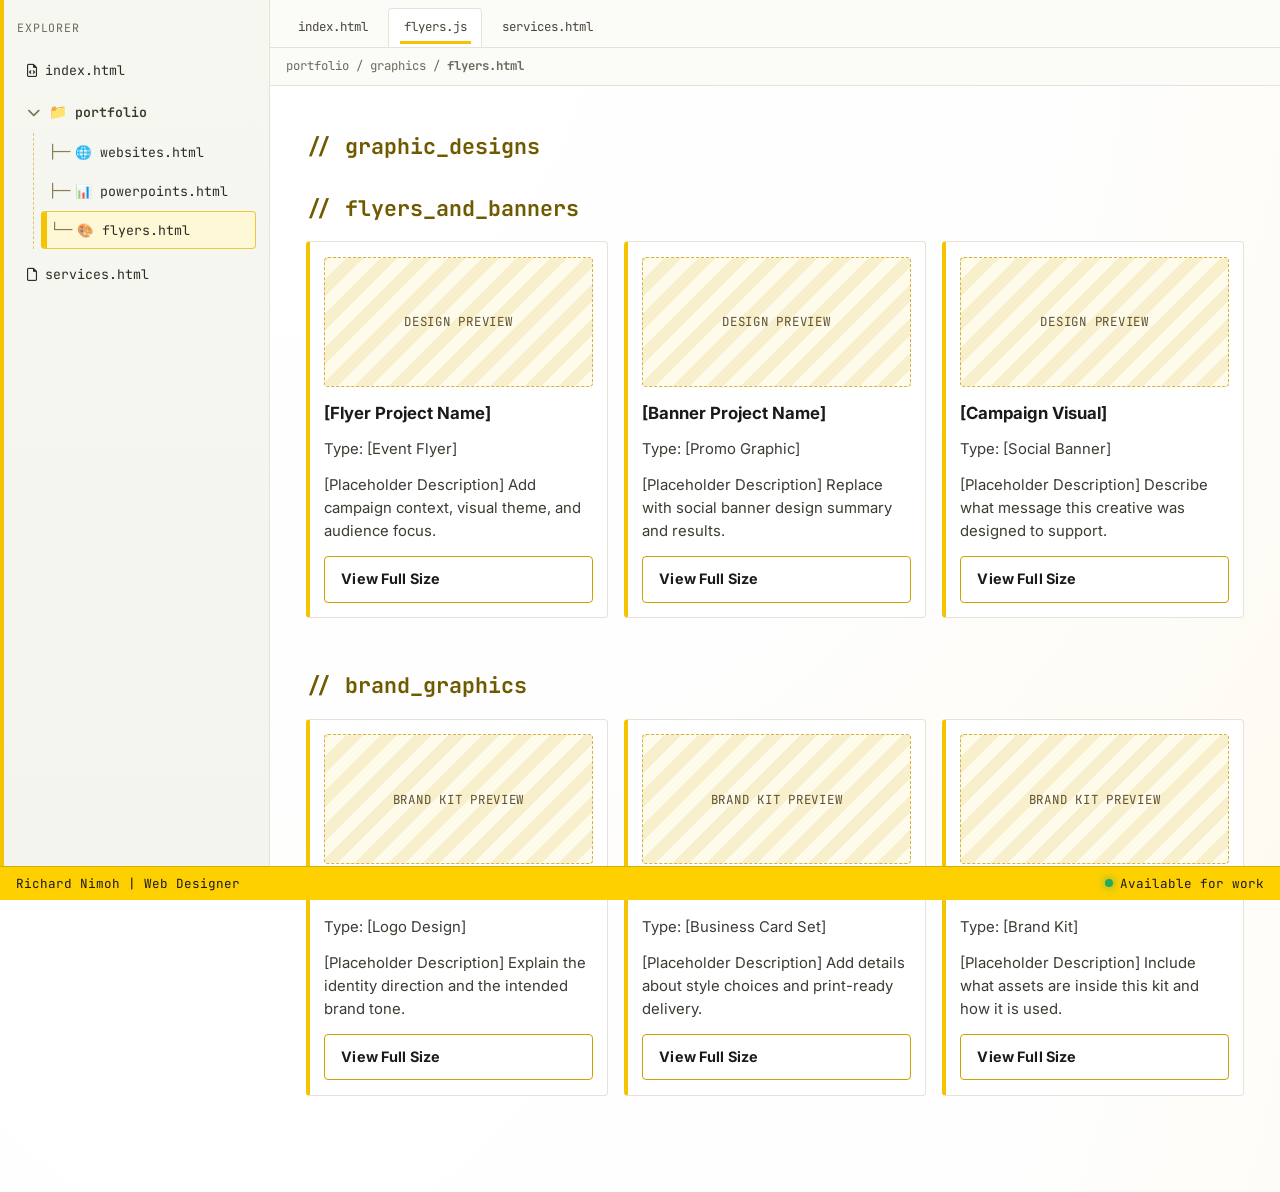
==== flyers.html @ 57350592 "Add files via upload" ====
<!DOCTYPE html>
<html lang="en">
<head>
  <meta charset="UTF-8" />
  <meta name="viewport" content="width=device-width, initial-scale=1.0" />
  <title>Homin | Flyers & Graphics</title>
  <link rel="preconnect" href="https://fonts.googleapis.com" />
  <link rel="preconnect" href="https://fonts.gstatic.com" crossorigin />
  <link href="https://fonts.googleapis.com/css2?family=Inter:wght@400;500;600;700;800&family=JetBrains+Mono:wght@400;500;700&family=Playfair+Display:ital,wght@0,600;0,700;0,800;1,700&family=Plus+Jakarta+Sans:wght@500;600;700;800&display=swap" rel="stylesheet" />
  <link rel="stylesheet" href="https://cdnjs.cloudflare.com/ajax/libs/font-awesome/6.5.2/css/all.min.css" />
  <link rel="stylesheet" href="style.css" />
</head>
<body>
  <div class="page-loader" id="pageLoader" aria-hidden="true">
    <div class="loader-inner">
      <p class="loader-type" id="loaderType" data-text="homin.dev"></p>
      <div class="loader-progress-track"><span class="loader-progress-bar" id="loaderProgress"></span></div>
    </div>
  </div>
  <div class="top-progress" id="pageProgress" aria-hidden="true"></div>
  <div class="cursor-follower" id="cursorFollower" aria-hidden="true"></div>

  <div class="app-shell page-transition">
    <button class="mobile-menu-btn" id="menuToggle" aria-label="Toggle navigation">
      <i class="fa-solid fa-bars"></i>
    </button>

    <aside class="sidebar" id="sidebar">
      <div class="sidebar-head">EXPLORER</div>
      <nav class="file-tree" aria-label="File navigation">
        <a class="file-item" href="index.html"><i class="fa-regular fa-file-code"></i> index.html</a>

        <button class="folder-toggle is-open" type="button" data-folder-toggle aria-expanded="true" aria-controls="portfolioFolder">
          <span class="folder-chevron" aria-hidden="true"><i class="fa-solid fa-chevron-right"></i></span>
          <span class="folder-icon" aria-hidden="true">📁</span>
          <span class="folder-label">portfolio</span>
        </button>

        <div class="folder-children is-open" id="portfolioFolder" data-folder-panel>
          <a class="file-item child-file" href="websites.html"><span class="tree-prefix">├──</span>🌐 websites.html</a>
          <a class="file-item child-file" href="powerpoints.html"><span class="tree-prefix">├──</span>📊 powerpoints.html</a>
          <a class="file-item child-file active" href="flyers.html"><span class="tree-prefix">└──</span>🎨 flyers.html</a>
        </div>

        <a class="file-item" href="services.html"><i class="fa-regular fa-file"></i> services.html</a>
      </nav>
    </aside>

    <div class="sidebar-backdrop" id="sidebarBackdrop"></div>

    <div class="main-column">
      <header class="editor-chrome">
        <div class="page-tabs" aria-label="Open tabs">
          <a class="tab-item" href="index.html">index.html</a>
          <a class="tab-item active" href="flyers.html">
            flyers.js
            <span class="tab-dot" aria-hidden="true"></span>
          </a>
          <a class="tab-item" href="services.html">services.html</a>
        </div>
        <div class="breadcrumb"><span>portfolio</span> / <span>graphics</span> / <strong>flyers.html</strong></div>
      </header>

      <main class="content portfolio-content">
        <section>
          <h1 class="section-comment">// graphic_designs</h1>

          <h2 class="section-comment sub-comment">// flyers_and_banners</h2>
          <div class="project-grid">
            <article class="project-card">
              <div class="thumb-placeholder">Design Preview</div>
              <h3>[Flyer Project Name]</h3>
              <p>Type: [Event Flyer]</p>
              <p>[Placeholder Description] Add campaign context, visual theme, and audience focus.</p>
              <a class="visit-btn" href="#">View Full Size</a>
            </article>

            <article class="project-card">
              <div class="thumb-placeholder">Design Preview</div>
              <h3>[Banner Project Name]</h3>
              <p>Type: [Promo Graphic]</p>
              <p>[Placeholder Description] Replace with social banner design summary and results.</p>
              <a class="visit-btn" href="#">View Full Size</a>
            </article>

            <article class="project-card">
              <div class="thumb-placeholder">Design Preview</div>
              <h3>[Campaign Visual]</h3>
              <p>Type: [Social Banner]</p>
              <p>[Placeholder Description] Describe what message this creative was designed to support.</p>
              <a class="visit-btn" href="#">View Full Size</a>
            </article>
          </div>
        </section>

        <section class="under-construction-wrap">
          <h2 class="section-comment sub-comment">// brand_graphics</h2>
          <div class="project-grid">
            <article class="project-card">
              <div class="thumb-placeholder">Brand Kit Preview</div>
              <h3>[Brand Project Name]</h3>
              <p>Type: [Logo Design]</p>
              <p>[Placeholder Description] Explain the identity direction and the intended brand tone.</p>
              <a class="visit-btn" href="#">View Full Size</a>
            </article>

            <article class="project-card">
              <div class="thumb-placeholder">Brand Kit Preview</div>
              <h3>[Brand Project Name]</h3>
              <p>Type: [Business Card Set]</p>
              <p>[Placeholder Description] Add details about style choices and print-ready delivery.</p>
              <a class="visit-btn" href="#">View Full Size</a>
            </article>

            <article class="project-card">
              <div class="thumb-placeholder">Brand Kit Preview</div>
              <h3>[Brand Project Name]</h3>
              <p>Type: [Brand Kit]</p>
              <p>[Placeholder Description] Include what assets are inside this kit and how it is used.</p>
              <a class="visit-btn" href="#">View Full Size</a>
            </article>
          </div>
        </section>
      </main>
    </div>
  </div>

  <footer class="status-bar">
    <div class="status-left">Richard Nimoh | Web Designer</div>
    <div class="status-right"><span class="availability-dot" aria-hidden="true"></span>Available for work</div>
  </footer>

  <script src="main.js"></script>
</body>
</html>
---- style.css ----
:root {
  --bg: #fefefe;
  --panel: #f7f7f2;
  --chrome: #fbfbf8;
  --border: #e5e2d7;
  --text: #1a1a1a;
  --muted: #6d6a5f;
  --accent: #ffd000;
  --accent-strong: #f5c400;
  --accent-hover: #e6b800;
  --accent-soft: #fff8d6;
  --success: #24a95f;
  --sidebar-width: 270px;
  --status-height: 34px;
}

* {
  box-sizing: border-box;
  margin: 0;
  padding: 0;
}

html,
body {
  height: 100%;
}

body {
  font-family: "Inter", sans-serif;
  color: var(--text);
  background: radial-gradient(circle at 20% 0%, #ffffff 0%, var(--bg) 58%, #fdfaf0 100%);
  line-height: 1.55;
  overflow-x: hidden;
}

a {
  color: #7a6200;
  text-decoration: none;
}

a:hover {
  color: #5b4a00;
  text-decoration: underline;
  text-decoration-thickness: 2px;
  text-underline-offset: 3px;
  text-decoration-color: var(--accent-hover);
}

.top-progress {
  position: fixed;
  top: 0;
  left: 0;
  right: 0;
  height: 3px;
  background: var(--accent-strong);
  transform: scaleX(0);
  transform-origin: left center;
  opacity: 0;
  z-index: 120;
  pointer-events: none;
}

.top-progress.is-active {
  opacity: 1;
  transform: scaleX(1);
  transition: transform 230ms linear, opacity 120ms ease;
}

.page-loader {
  position: fixed;
  inset: 0;
  background: #fff;
  z-index: 110;
  display: grid;
  place-items: center;
  transition: transform 520ms cubic-bezier(0.25, 0.9, 0.25, 1), opacity 420ms ease;
}

.page-loader.is-exit {
  transform: translate3d(0, -100%, 0);
  opacity: 0;
  pointer-events: none;
}

.loader-inner {
  width: min(80vw, 340px);
  display: grid;
  gap: 0.7rem;
  justify-items: center;
}

.loader-type {
  font-family: "JetBrains Mono", monospace;
  font-size: clamp(1rem, 2.6vw, 1.32rem);
  letter-spacing: 0.01em;
  color: #2d2a22;
  min-height: 1.6em;
}

.loader-type::after {
  content: "|";
  display: inline-block;
  margin-left: 1px;
  animation: loader-caret 1s steps(1) infinite;
}

@keyframes loader-caret {
  0%,
  49% {
    opacity: 1;
  }
  50%,
  100% {
    opacity: 0;
  }
}

.loader-progress-track {
  width: 100%;
  height: 2px;
  background: #f0ead2;
  overflow: hidden;
}

.loader-progress-bar {
  display: block;
  width: 100%;
  height: 100%;
  background: var(--accent-strong);
  transform: scaleX(0);
  transform-origin: left center;
}

.loader-progress-bar.is-animating {
  transform: scaleX(1);
  transition: transform 1.35s ease-out;
}

.cursor-follower {
  position: fixed;
  top: 0;
  left: 0;
  width: 20px;
  height: 20px;
  border-radius: 50%;
  background: rgba(245, 196, 0, 0.38);
  pointer-events: none;
  z-index: 90;
  opacity: 0;
  transform: translate3d(-100px, -100px, 0) translate(-50%, -50%) scale(1);
  transition: opacity 180ms ease;
}

.cursor-follower.is-visible {
  opacity: 1;
}

.cursor-follower.is-hovering {
  opacity: 0.56;
}

.app-shell {
  min-height: calc(100vh - var(--status-height));
  display: grid;
  grid-template-columns: var(--sidebar-width) 1fr;
  padding-bottom: 1rem;
}

.sidebar {
  background: linear-gradient(180deg, var(--panel) 0%, #f4f4ee 100%);
  border-right: 1px solid var(--border);
  border-left: 4px solid var(--accent-strong);
  padding: 1.2rem 0.8rem;
  position: sticky;
  top: 0;
  height: calc(100vh - var(--status-height));
  overflow-y: auto;
  transform: translate3d(-30px, 0, 0);
  opacity: 0;
}

body.loaded .sidebar {
  animation: sidebar-enter 400ms cubic-bezier(0.2, 0.84, 0.32, 1) forwards;
}

@keyframes sidebar-enter {
  from {
    transform: translate3d(-30px, 0, 0);
    opacity: 0;
  }
  to {
    transform: translate3d(0, 0, 0);
    opacity: 1;
  }
}

.sidebar-head {
  font-size: 0.72rem;
  letter-spacing: 0.08em;
  color: var(--muted);
  margin-bottom: 0.9rem;
  font-family: "JetBrains Mono", monospace;
}

.file-tree {
  display: flex;
  flex-direction: column;
  gap: 0.2rem;
}

.file-item,
.folder-toggle {
  color: #2f2c25;
  border: 1px solid transparent;
  border-radius: 4px;
  padding: 0.5rem 0.6rem;
  display: flex;
  align-items: center;
  gap: 0.5rem;
  font-family: "JetBrains Mono", monospace;
  font-size: 0.83rem;
  transition: background 0.2s ease, border-color 0.2s ease;
  position: relative;
  overflow: hidden;
  opacity: 0;
  transform: translate3d(0, -10px, 0);
}

body.loaded .file-item,
body.loaded .folder-toggle {
  animation: nav-item-enter 460ms ease forwards;
  animation-delay: calc(80ms + var(--nav-order, 0) * 60ms);
}

@keyframes nav-item-enter {
  from {
    opacity: 0;
    transform: translate3d(0, -10px, 0);
  }
  to {
    opacity: 1;
    transform: translate3d(0, 0, 0);
  }
}

.file-item::before,
.folder-toggle::before {
  content: "";
  position: absolute;
  left: 0;
  top: 0;
  bottom: 0;
  width: 3px;
  background: var(--accent-strong);
  transform-origin: top center;
  transform: scaleY(0);
  transition: transform 200ms ease;
}

.file-item:hover,
.file-item:focus-visible,
.folder-toggle:hover,
.folder-toggle:focus-visible {
  background: #fffbe9;
  border-color: #f0d463;
  outline: none;
}

.file-item:hover::before,
.file-item:focus-visible::before,
.folder-toggle:hover::before,
.folder-toggle:focus-visible::before {
  transform: scaleY(1);
}

.file-item.active {
  background: var(--accent-soft);
  border-color: #ebc742;
  border-left: 3px solid var(--accent-strong);
}

.file-item.active::before {
  transform: scaleY(1);
}

.folder-toggle {
  width: 100%;
  text-align: left;
  cursor: pointer;
  background: transparent;
}

.folder-chevron {
  width: 0.85rem;
  display: inline-grid;
  place-items: center;
  color: #7f744f;
  transition: transform 200ms ease;
}

.folder-toggle.is-open .folder-chevron {
  transform: rotate(90deg);
}

.folder-icon {
  font-size: 0.92rem;
}

.folder-label {
  font-weight: 600;
  color: #3c3729;
}

.folder-children {
  display: block;
  margin-left: 1rem;
  border-left: 1px dashed #dbc76c;
  padding-left: 0.45rem;
  margin-bottom: 0.15rem;
  max-height: 0;
  overflow: hidden;
  opacity: 0;
  transition: max-height 280ms ease, opacity 200ms ease;
}

.folder-children.is-open {
  max-height: 240px;
  opacity: 1;
}

.child-file {
  padding-left: 0.45rem;
  gap: 0.35rem;
  opacity: 0;
  transform: translate3d(0, -8px, 0);
  transition: opacity 220ms ease, transform 220ms ease;
  transition-delay: calc(var(--child-order, 0) * 50ms);
}

.folder-children.is-open .child-file {
  opacity: 1;
  transform: translate3d(0, 0, 0);
}

.tree-prefix {
  color: #8a7e56;
  font-size: 0.75rem;
  letter-spacing: -0.01em;
}

.main-column {
  min-width: 0;
}

.editor-chrome {
  position: sticky;
  top: 0;
  z-index: 6;
  background: var(--chrome);
  border-bottom: 1px solid var(--border);
}

.page-tabs {
  display: flex;
  gap: 0.3rem;
  padding: 0.5rem 0.8rem 0;
  overflow-x: auto;
}

.page-tabs::-webkit-scrollbar {
  height: 6px;
}

.page-tabs::-webkit-scrollbar-thumb {
  background: #d1ccb9;
}

.tab-item {
  font-family: "JetBrains Mono", monospace;
  font-size: 0.78rem;
  color: #4b4538;
  padding: 0.5rem 0.9rem 0.6rem;
  border: 1px solid transparent;
  border-top-left-radius: 4px;
  border-top-right-radius: 4px;
  background: transparent;
  position: relative;
}

.tab-item:hover {
  text-decoration: none;
  background: #fffbe9;
}

.tab-item.active {
  background: #ffffff;
  border-color: var(--border);
  border-bottom-color: #ffffff;
}

.tab-item.active::after {
  content: "";
  position: absolute;
  left: 0.65rem;
  right: 0.65rem;
  bottom: 0.12rem;
  height: 3px;
  background: var(--accent-strong);
}

.tab-dot {
  display: none;
}

.breadcrumb {
  font-size: 0.77rem;
  font-family: "JetBrains Mono", monospace;
  color: var(--muted);
  border-top: 1px solid var(--border);
  padding: 0.5rem 1rem 0.6rem;
}

.content {
  padding: 2.8rem clamp(1.1rem, 2.8vw, 2.7rem) 5rem;
}

.hero {
  min-height: clamp(500px, 84vh, 860px);
  display: flex;
  flex-direction: column;
  justify-content: center;
  gap: 1.2rem;
}

.section-label {
  font-family: "JetBrains Mono", monospace;
  color: var(--muted);
  font-size: 0.86rem;
}

.hero-headline {
  display: grid;
  gap: 0.25rem;
  max-width: 1100px;
}

.hero-name {
  font-family: "Playfair Display", serif;
  font-size: clamp(2.8rem, 8.5vw, 8.2rem);
  line-height: 0.95;
  font-weight: 700;
  letter-spacing: -0.02em;
}

.hero-word,
.hero-role-line,
.hero .primary-btn {
  opacity: 0;
  transform: translate3d(0, 36px, 0);
}

.hero-word.word-two {
  font-family: "Playfair Display", serif;
  font-style: italic;
  font-weight: 700;
}

.hero-word.is-visible,
.hero-role-line.is-visible,
.hero .primary-btn.is-visible {
  opacity: 1;
  transform: translate3d(0, 0, 0);
  transition: transform 520ms cubic-bezier(0.22, 1, 0.36, 1), opacity 520ms ease;
}

.hero-role-line {
  font-family: "Plus Jakarta Sans", sans-serif;
  font-size: clamp(1.8rem, 4.4vw, 4rem);
  font-weight: 600;
  line-height: 1.03;
  letter-spacing: -0.01em;
}

.hero-role {
  font-family: "Playfair Display", serif;
  font-style: italic;
  font-weight: 700;
  color: #2a2516;
  background: linear-gradient(transparent 58%, var(--accent-soft) 58%);
  padding-inline: 0.08em;
}

.cursor {
  display: inline-block;
  margin-left: 0.12rem;
  color: #3a2f04;
  animation: none;
  opacity: 0;
}

body.hero-ready .cursor {
  opacity: 1;
  animation: cursor-blink 1s steps(1) infinite;
}

@keyframes cursor-blink {
  0%,
  49% {
    opacity: 1;
  }
  50%,
  100% {
    opacity: 0;
  }
}

.hero-subtext {
  max-width: 620px;
  color: #37342d;
  font-size: clamp(1rem, 1.45vw, 1.18rem);
}

.primary-btn,
.visit-btn {
  align-self: flex-start;
  border: 1px solid #cda300;
  background: transparent;
  color: var(--text);
  border-radius: 4px;
  padding: 0.7rem 1.45rem 0.7rem 1rem;
  font-weight: 700;
  font-size: 0.9rem;
  letter-spacing: 0.01em;
  position: relative;
  overflow: hidden;
  transition: transform 200ms ease, box-shadow 200ms ease;
}

.primary-btn::before,
.visit-btn::before {
  content: "";
  position: absolute;
  inset: 0;
  background: var(--accent);
  transform-origin: left center;
  transform: scaleX(0);
  transition: transform 220ms ease;
  z-index: -1;
}

.primary-btn::after,
.visit-btn::after {
  content: "→";
  display: inline-block;
  margin-left: 0.35rem;
  transform: translate3d(-8px, 0, 0);
  opacity: 0;
  transition: transform 220ms ease, opacity 220ms ease;
}

.primary-btn:hover,
.visit-btn:hover {
  text-decoration: none;
  transform: translate3d(0, -2px, 0);
  box-shadow: 0 10px 22px rgba(224, 182, 17, 0.3);
}

.primary-btn:hover::before,
.visit-btn:hover::before,
.primary-btn:focus-visible::before,
.visit-btn:focus-visible::before {
  transform: scaleX(1);
}

.primary-btn:hover::after,
.visit-btn:hover::after,
.primary-btn:focus-visible::after,
.visit-btn:focus-visible::after {
  transform: translate3d(0, 0, 0);
  opacity: 1;
}

.section-comment {
  font-family: "JetBrains Mono", monospace;
  color: #6f5a00;
  font-size: clamp(1rem, 2vw, 1.35rem);
  margin-bottom: 1rem;
  min-height: 1.35em;
}

.section-comment.is-typing::after {
  content: "_";
  margin-left: 2px;
  animation: loader-caret 0.8s steps(1) infinite;
}

.sub-comment {
  margin-top: 1.75rem;
}

.panel-comment {
  font-size: clamp(0.95rem, 1.6vw, 1.1rem);
  margin-bottom: 0.8rem;
}

.code-block-section,
.testimonials-section,
.contact-section,
.under-construction-wrap {
  margin-top: clamp(2.2rem, 4vw, 4rem);
}

.code-block {
  background: #fffeff;
  border: 1px solid var(--border);
  border-left: 4px solid var(--accent-strong);
  border-radius: 4px;
  display: grid;
  grid-template-columns: 58px 1fr;
  overflow: hidden;
}

.line-numbers {
  background: #f4f3ec;
  border-right: 1px solid var(--border);
  color: #8d866f;
  font-family: "JetBrains Mono", monospace;
  font-size: 0.79rem;
  padding: 0.95rem 0.6rem;
  display: grid;
  gap: 0.65rem;
  justify-items: end;
}

.line-content {
  padding: 0.95rem 1rem;
  display: grid;
  gap: 0.66rem;
}

.testimonials-row {
  display: grid;
  grid-auto-flow: column;
  grid-auto-columns: minmax(250px, 320px);
  gap: 1rem;
  overflow-x: auto;
  padding-bottom: 0.3rem;
  scroll-snap-type: x mandatory;
}

.testimonial-card {
  scroll-snap-align: start;
  background: #ffffff;
  border: 1px solid var(--border);
  border-left: 4px solid var(--accent-strong);
  border-radius: 4px;
  padding: 1rem;
  transition: border-color 0.2s ease, transform 0.2s ease;
}

.quote {
  color: #2d2922;
  margin-bottom: 1rem;
}

.client-name {
  font-weight: 700;
  font-size: 0.95rem;
}

.service-used {
  font-size: 0.82rem;
  color: var(--muted);
  font-family: "JetBrains Mono", monospace;
}

.project-grid {
  display: grid;
  grid-template-columns: repeat(auto-fit, minmax(240px, 1fr));
  gap: 1rem;
}

.project-card {
  position: relative;
  background: #fff;
  border: 1px solid var(--border);
  border-left: 4px solid var(--accent-strong);
  border-radius: 4px;
  padding: 0.9rem;
  display: grid;
  gap: 0.8rem;
  transition: transform 200ms ease, box-shadow 200ms ease, border-color 200ms ease;
}

.project-card:hover {
  transform: translate3d(0, -6px, 0);
  border-color: #dfb900;
  box-shadow: 0 14px 30px rgba(26, 26, 26, 0.09);
}

.thumb-placeholder {
  min-height: 130px;
  background: repeating-linear-gradient(
    -45deg,
    #fffbeb,
    #fffbeb 12px,
    #f8efcc 12px,
    #f8efcc 24px
  );
  border: 1px dashed #d3b247;
  border-radius: 4px;
  color: #5f5230;
  font-size: 0.78rem;
  font-family: "JetBrains Mono", monospace;
  display: grid;
  place-items: center;
  text-transform: uppercase;
  letter-spacing: 0.06em;
}

.project-card h3 {
  font-size: 1.05rem;
}

.project-card p {
  color: #3e3a33;
  font-size: 0.93rem;
}

.tag-row,
.meta-row {
  display: flex;
  flex-wrap: wrap;
  gap: 0.45rem;
}

.tag-row span,
.meta-row span {
  border: 1px solid #e1c058;
  background: #fff6d2;
  color: #6f5808;
  font-size: 0.76rem;
  font-family: "JetBrains Mono", monospace;
  border-radius: 999px;
  padding: 0.2rem 0.55rem;
}

.badge {
  position: absolute;
  top: 0.8rem;
  right: 0.8rem;
  font-size: 0.76rem;
  font-weight: 700;
  border-radius: 999px;
  padding: 0.3rem 0.6rem;
  border: 1px solid #e8be42;
  background: #fff1c7;
}

.service-tabs {
  display: flex;
  gap: 0.35rem;
  margin-bottom: 1rem;
  flex-wrap: wrap;
  position: relative;
  padding-bottom: 4px;
  --indicator-x: 0px;
  --indicator-w: 0px;
}

.service-tabs::after {
  content: "";
  position: absolute;
  left: 0;
  bottom: 0;
  height: 3px;
  width: var(--indicator-w);
  background: var(--accent-strong);
  transform: translate3d(var(--indicator-x), 0, 0);
  transition: transform 250ms ease, width 250ms ease;
}

.service-tab {
  border: 1px solid var(--border);
  background: #f8f7f0;
  color: #3a3427;
  border-radius: 4px 4px 0 0;
  padding: 0.5rem 0.85rem;
  font-family: "JetBrains Mono", monospace;
  font-size: 0.8rem;
  cursor: pointer;
  transition: background 180ms ease, border-color 180ms ease;
}

.service-tab:hover,
.service-tab:focus-visible {
  background: #fff7d6;
  border-color: #e1be4d;
  outline: none;
}

.service-tab.active {
  background: #fff;
  border-bottom-color: #fff;
}

.tab-panel {
  display: none;
  background: #fff;
  border: 1px solid var(--border);
  border-left: 4px solid var(--accent-strong);
  border-radius: 0 4px 4px 4px;
  padding: 1rem;
}

.tab-panel.active {
  display: block;
}

.service-lead {
  margin-bottom: 1rem;
  color: #332f27;
}

.pricing-grid {
  display: grid;
  grid-template-columns: repeat(auto-fit, minmax(200px, 1fr));
  gap: 0.8rem;
}

.compact-pricing .price-card {
  min-height: 100%;
}

.price-card {
  border: 1px solid var(--border);
  background: #fffdf6;
  border-left: 3px solid #ebc642;
  border-radius: 4px;
  padding: 0.9rem;
}

.price-card h3 {
  margin-bottom: 0.3rem;
}

.price {
  color: #785f00;
  font-weight: 700;
  margin-bottom: 0.5rem;
  font-family: "JetBrains Mono", monospace;
}

.price-inline {
  margin-top: 0.45rem;
  font-family: "JetBrains Mono", monospace;
  color: #6a5607;
}

.price-card ul,
.service-subsection ul {
  margin-left: 1rem;
  display: grid;
  gap: 0.4rem;
}

.service-subsection + .service-subsection {
  margin-top: 1.15rem;
}

.service-subsection h3 {
  margin-bottom: 0.6rem;
}

.reveal-item {
  opacity: 0;
  transform: translate3d(0, 22px, 0);
  transition: opacity 560ms ease, transform 560ms cubic-bezier(0.22, 1, 0.36, 1);
  transition-delay: var(--reveal-delay, 0ms);
}

.reveal-item.in-view {
  opacity: 1;
  transform: translate3d(0, 0, 0);
}

.status-bar {
  position: fixed;
  bottom: 0;
  left: 0;
  right: 0;
  height: var(--status-height);
  background: #ffd000;
  color: #1a1a1a;
  border-top: 1px solid #d4ad00;
  display: flex;
  align-items: center;
  justify-content: space-between;
  gap: 1rem;
  padding: 0 1rem;
  font-size: 0.79rem;
  z-index: 20;
  font-family: "JetBrains Mono", monospace;
}

.status-right {
  display: flex;
  align-items: center;
  gap: 0.45rem;
}

.availability-dot {
  width: 8px;
  height: 8px;
  border-radius: 50%;
  background: #24a95f;
  box-shadow: 0 0 8px rgba(36, 169, 95, 0.9);
  animation: availability-pulse 1.8s ease-in-out infinite;
}

@keyframes availability-pulse {
  0%,
  100% {
    transform: scale(0.9);
    opacity: 0.65;
  }
  50% {
    transform: scale(1.16);
    opacity: 1;
  }
}

.mobile-menu-btn {
  display: none;
  position: fixed;
  top: 0.65rem;
  left: 0.8rem;
  z-index: 30;
  border: 1px solid #dfc35a;
  background: #fffdf5;
  color: #3a3324;
  width: 40px;
  height: 40px;
  border-radius: 4px;
}

.sidebar-backdrop {
  display: none;
}

.page-transition {
  animation: page-fade-in 300ms cubic-bezier(0.2, 0.7, 0.2, 1);
}

body.page-fade-out .app-shell,
body.page-fade-out .status-bar {
  animation: page-fade-out 200ms ease forwards;
}

@keyframes page-fade-in {
  from {
    opacity: 0;
    transform: translate3d(0, 20px, 0);
  }
  to {
    opacity: 1;
    transform: translate3d(0, 0, 0);
  }
}

@keyframes page-fade-out {
  from {
    opacity: 1;
    transform: translate3d(0, 0, 0);
  }
  to {
    opacity: 0;
    transform: translate3d(0, -20px, 0);
  }
}

@media (max-width: 900px) {
  .app-shell {
    grid-template-columns: 1fr;
  }

  .mobile-menu-btn {
    display: grid;
    place-items: center;
  }

  .sidebar {
    position: fixed;
    top: 0;
    left: 0;
    width: min(86vw, 300px);
    height: calc(100vh - var(--status-height));
    transform: translate3d(-103%, 0, 0);
    transition: transform 250ms ease;
    z-index: 35;
    opacity: 1;
  }

  body.loaded .sidebar {
    animation: none;
  }

  body.sidebar-open .sidebar {
    transform: translate3d(0, 0, 0);
  }

  .sidebar-backdrop {
    position: fixed;
    top: 0;
    left: 0;
    width: 100%;
    height: calc(100vh - var(--status-height));
    background: rgba(26, 26, 26, 0.15);
    z-index: 25;
  }

  body.sidebar-open .sidebar-backdrop {
    display: block;
  }

  .editor-chrome {
    padding-left: 3.4rem;
  }

  .page-tabs {
    padding-top: 0.35rem;
  }

  .page-tabs .tab-item:not(.active) {
    display: none;
  }

  .tab-item.active {
    border-radius: 4px;
    border-bottom-color: var(--border);
  }

  .tab-item.active::after {
    left: 0.5rem;
    right: 0.5rem;
  }

  .content {
    padding-top: 1.7rem;
  }

  .hero {
    min-height: 76vh;
  }

  .status-bar {
    font-size: 0.67rem;
    padding: 0 0.55rem;
  }
}

@media (max-width: 560px) {
  .hero-name {
    line-height: 1.01;
  }

  .hero-role-line {
    line-height: 1.07;
  }

  .code-block {
    grid-template-columns: 43px 1fr;
  }

  .line-numbers {
    font-size: 0.7rem;
    gap: 0.75rem;
  }

  .line-content {
    font-size: 0.93rem;
  }
}

@media (pointer: coarse), (max-width: 900px) {
  .cursor-follower {
    display: none;
  }
}

@media (prefers-reduced-motion: reduce) {
  * {
    animation-duration: 0.01ms !important;
    animation-iteration-count: 1 !important;
    transition-duration: 0.01ms !important;
    scroll-behavior: auto !important;
  }

  .page-loader {
    display: none;
  }

  .cursor-follower,
  .top-progress {
    display: none;
  }

  .file-item,
  .folder-toggle,
  .sidebar {
    opacity: 1;
    transform: none;
  }
}
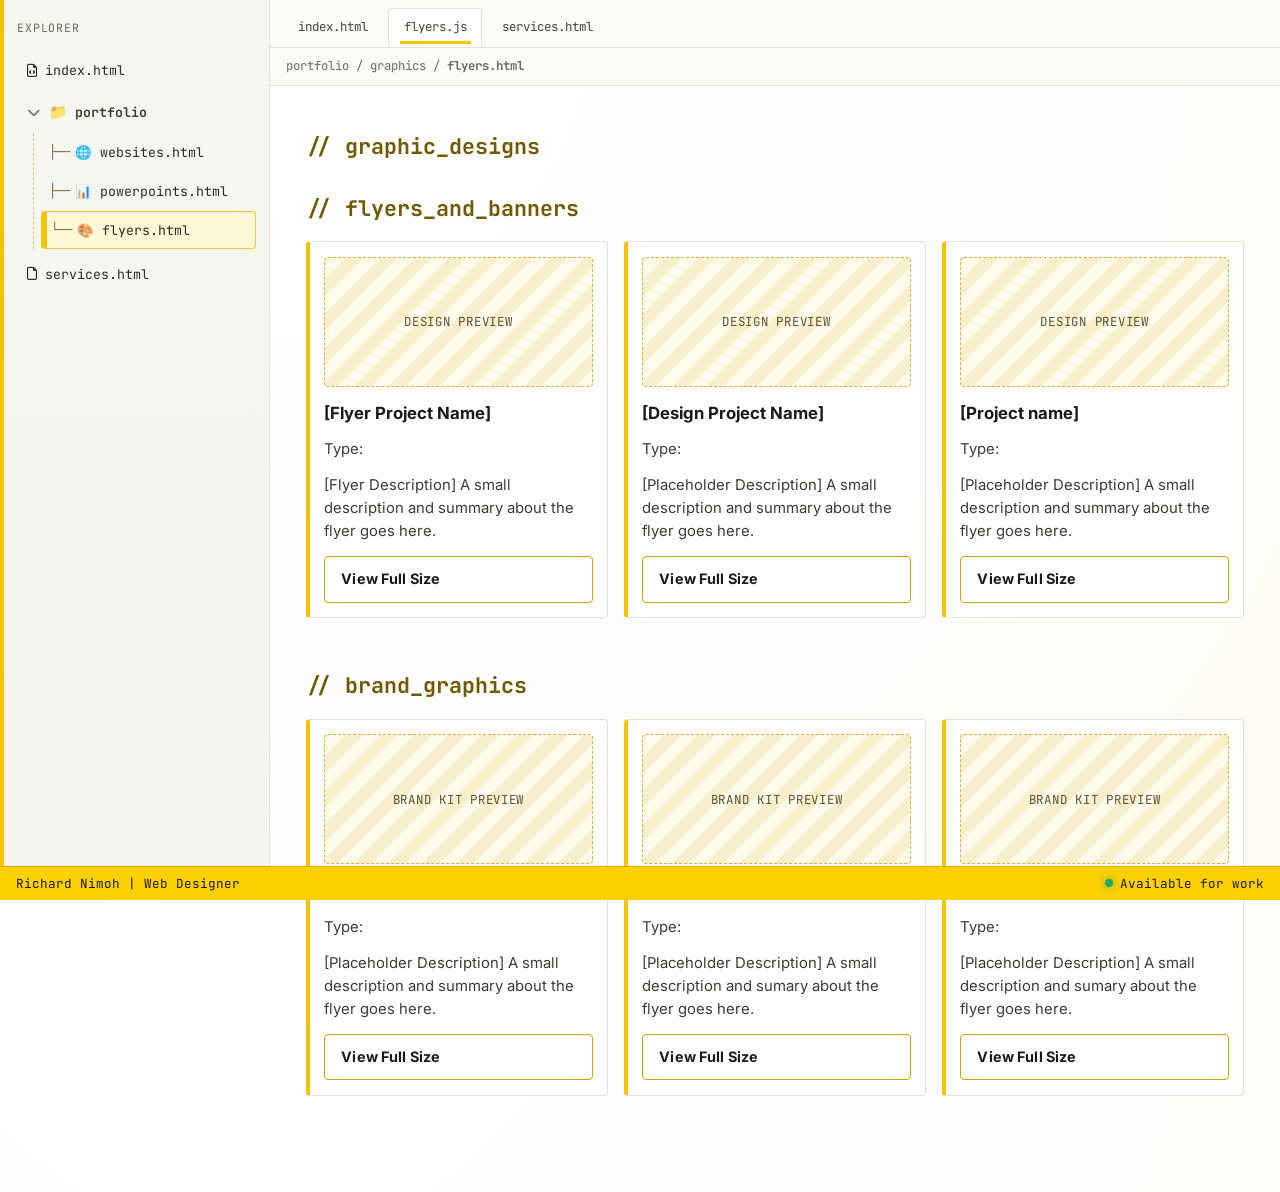
==== commit 032e3880: "Site copy modification" ====
--- a/flyers.html
+++ b/flyers.html
@@ -1,135 +1,193 @@
-<!DOCTYPE html>
+<!doctype html>
 <html lang="en">
-<head>
-  <meta charset="UTF-8" />
-  <meta name="viewport" content="width=device-width, initial-scale=1.0" />
-  <title>Homin | Flyers & Graphics</title>
-  <link rel="preconnect" href="https://fonts.googleapis.com" />
-  <link rel="preconnect" href="https://fonts.gstatic.com" crossorigin />
-  <link href="https://fonts.googleapis.com/css2?family=Inter:wght@400;500;600;700;800&family=JetBrains+Mono:wght@400;500;700&family=Playfair+Display:ital,wght@0,600;0,700;0,800;1,700&family=Plus+Jakarta+Sans:wght@500;600;700;800&display=swap" rel="stylesheet" />
-  <link rel="stylesheet" href="https://cdnjs.cloudflare.com/ajax/libs/font-awesome/6.5.2/css/all.min.css" />
-  <link rel="stylesheet" href="style.css" />
-</head>
-<body>
-  <div class="page-loader" id="pageLoader" aria-hidden="true">
-    <div class="loader-inner">
-      <p class="loader-type" id="loaderType" data-text="homin.dev"></p>
-      <div class="loader-progress-track"><span class="loader-progress-bar" id="loaderProgress"></span></div>
+  <head>
+    <meta charset="UTF-8" />
+    <meta name="viewport" content="width=device-width, initial-scale=1.0" />
+    <title>Homin | Flyers & Graphics</title>
+    <link rel="preconnect" href="https://fonts.googleapis.com" />
+    <link rel="preconnect" href="https://fonts.gstatic.com" crossorigin />
+    <link
+      href="https://fonts.googleapis.com/css2?family=Inter:wght@400;500;600;700;800&family=JetBrains+Mono:wght@400;500;700&family=Playfair+Display:ital,wght@0,600;0,700;0,800;1,700&family=Plus+Jakarta+Sans:wght@500;600;700;800&display=swap"
+      rel="stylesheet"
+    />
+    <link
+      rel="stylesheet"
+      href="https://cdnjs.cloudflare.com/ajax/libs/font-awesome/6.5.2/css/all.min.css"
+    />
+    <link rel="stylesheet" href="style.css" />
+  </head>
+  <body>
+    <div class="page-loader" id="pageLoader" aria-hidden="true">
+      <div class="loader-inner">
+        <p class="loader-type" id="loaderType" data-text="homin.dev"></p>
+        <div class="loader-progress-track">
+          <span class="loader-progress-bar" id="loaderProgress"></span>
+        </div>
+      </div>
     </div>
-  </div>
-  <div class="top-progress" id="pageProgress" aria-hidden="true"></div>
-  <div class="cursor-follower" id="cursorFollower" aria-hidden="true"></div>
+    <div class="top-progress" id="pageProgress" aria-hidden="true"></div>
+    <div class="cursor-follower" id="cursorFollower" aria-hidden="true"></div>
 
-  <div class="app-shell page-transition">
-    <button class="mobile-menu-btn" id="menuToggle" aria-label="Toggle navigation">
-      <i class="fa-solid fa-bars"></i>
-    </button>
+    <div class="app-shell page-transition">
+      <button
+        class="mobile-menu-btn"
+        id="menuToggle"
+        aria-label="Toggle navigation"
+      >
+        <i class="fa-solid fa-bars"></i>
+      </button>
 
-    <aside class="sidebar" id="sidebar">
-      <div class="sidebar-head">EXPLORER</div>
-      <nav class="file-tree" aria-label="File navigation">
-        <a class="file-item" href="index.html"><i class="fa-regular fa-file-code"></i> index.html</a>
+      <aside class="sidebar" id="sidebar">
+        <div class="sidebar-head">EXPLORER</div>
+        <nav class="file-tree" aria-label="File navigation">
+          <a class="file-item" href="index.html"
+            ><i class="fa-regular fa-file-code"></i> index.html</a
+          >
 
-        <button class="folder-toggle is-open" type="button" data-folder-toggle aria-expanded="true" aria-controls="portfolioFolder">
-          <span class="folder-chevron" aria-hidden="true"><i class="fa-solid fa-chevron-right"></i></span>
-          <span class="folder-icon" aria-hidden="true">📁</span>
-          <span class="folder-label">portfolio</span>
-        </button>
+          <button
+            class="folder-toggle is-open"
+            type="button"
+            data-folder-toggle
+            aria-expanded="true"
+            aria-controls="portfolioFolder"
+          >
+            <span class="folder-chevron" aria-hidden="true"
+              ><i class="fa-solid fa-chevron-right"></i
+            ></span>
+            <span class="folder-icon" aria-hidden="true">📁</span>
+            <span class="folder-label">portfolio</span>
+          </button>
 
-        <div class="folder-children is-open" id="portfolioFolder" data-folder-panel>
-          <a class="file-item child-file" href="websites.html"><span class="tree-prefix">├──</span>🌐 websites.html</a>
-          <a class="file-item child-file" href="powerpoints.html"><span class="tree-prefix">├──</span>📊 powerpoints.html</a>
-          <a class="file-item child-file active" href="flyers.html"><span class="tree-prefix">└──</span>🎨 flyers.html</a>
-        </div>
+          <div
+            class="folder-children is-open"
+            id="portfolioFolder"
+            data-folder-panel
+          >
+            <a class="file-item child-file" href="websites.html"
+              ><span class="tree-prefix">├──</span>🌐 websites.html</a
+            >
+            <a class="file-item child-file" href="powerpoints.html"
+              ><span class="tree-prefix">├──</span>📊 powerpoints.html</a
+            >
+            <a class="file-item child-file active" href="flyers.html"
+              ><span class="tree-prefix">└──</span>🎨 flyers.html</a
+            >
+          </div>
 
-        <a class="file-item" href="services.html"><i class="fa-regular fa-file"></i> services.html</a>
-      </nav>
-    </aside>
+          <a class="file-item" href="services.html"
+            ><i class="fa-regular fa-file"></i> services.html</a
+          >
+        </nav>
+      </aside>
 
-    <div class="sidebar-backdrop" id="sidebarBackdrop"></div>
+      <div class="sidebar-backdrop" id="sidebarBackdrop"></div>
 
-    <div class="main-column">
-      <header class="editor-chrome">
-        <div class="page-tabs" aria-label="Open tabs">
-          <a class="tab-item" href="index.html">index.html</a>
-          <a class="tab-item active" href="flyers.html">
-            flyers.js
-            <span class="tab-dot" aria-hidden="true"></span>
-          </a>
-          <a class="tab-item" href="services.html">services.html</a>
-        </div>
-        <div class="breadcrumb"><span>portfolio</span> / <span>graphics</span> / <strong>flyers.html</strong></div>
-      </header>
+      <div class="main-column">
+        <header class="editor-chrome">
+          <div class="page-tabs" aria-label="Open tabs">
+            <a class="tab-item" href="index.html">index.html</a>
+            <a class="tab-item active" href="flyers.html">
+              flyers.js
+              <span class="tab-dot" aria-hidden="true"></span>
+            </a>
+            <a class="tab-item" href="services.html">services.html</a>
+          </div>
+          <div class="breadcrumb">
+            <span>portfolio</span> / <span>graphics</span> /
+            <strong>flyers.html</strong>
+          </div>
+        </header>
 
-      <main class="content portfolio-content">
-        <section>
-          <h1 class="section-comment">// graphic_designs</h1>
+        <main class="content portfolio-content">
+          <section>
+            <h1 class="section-comment">// graphic_designs</h1>
 
-          <h2 class="section-comment sub-comment">// flyers_and_banners</h2>
-          <div class="project-grid">
-            <article class="project-card">
-              <div class="thumb-placeholder">Design Preview</div>
-              <h3>[Flyer Project Name]</h3>
-              <p>Type: [Event Flyer]</p>
-              <p>[Placeholder Description] Add campaign context, visual theme, and audience focus.</p>
-              <a class="visit-btn" href="#">View Full Size</a>
-            </article>
+            <h2 class="section-comment sub-comment">// flyers_and_banners</h2>
+            <div class="project-grid">
+              <article class="project-card">
+                <div class="thumb-placeholder">Design Preview</div>
+                <h3>[Flyer Project Name]</h3>
+                <p>Type:</p>
+                <p>
+                  [Flyer Description] A small description and summary about the
+                  flyer goes here.
+                </p>
+                <a class="visit-btn" href="#">View Full Size</a>
+              </article>
 
-            <article class="project-card">
-              <div class="thumb-placeholder">Design Preview</div>
-              <h3>[Banner Project Name]</h3>
-              <p>Type: [Promo Graphic]</p>
-              <p>[Placeholder Description] Replace with social banner design summary and results.</p>
-              <a class="visit-btn" href="#">View Full Size</a>
-            </article>
+              <article class="project-card">
+                <div class="thumb-placeholder">Design Preview</div>
+                <h3>[Design Project Name]</h3>
+                <p>Type:</p>
+                <p>
+                  [Placeholder Description] A small description and summary
+                  about the flyer goes here.
+                </p>
+                <a class="visit-btn" href="#">View Full Size</a>
+              </article>
 
-            <article class="project-card">
-              <div class="thumb-placeholder">Design Preview</div>
-              <h3>[Campaign Visual]</h3>
-              <p>Type: [Social Banner]</p>
-              <p>[Placeholder Description] Describe what message this creative was designed to support.</p>
-              <a class="visit-btn" href="#">View Full Size</a>
-            </article>
-          </div>
-        </section>
+              <article class="project-card">
+                <div class="thumb-placeholder">Design Preview</div>
+                <h3>[Project name]</h3>
+                <p>Type:</p>
+                <p>
+                  [Placeholder Description] A small description and summary
+                  about the flyer goes here.
+                </p>
+                <a class="visit-btn" href="#">View Full Size</a>
+              </article>
+            </div>
+          </section>
 
-        <section class="under-construction-wrap">
-          <h2 class="section-comment sub-comment">// brand_graphics</h2>
-          <div class="project-grid">
-            <article class="project-card">
-              <div class="thumb-placeholder">Brand Kit Preview</div>
-              <h3>[Brand Project Name]</h3>
-              <p>Type: [Logo Design]</p>
-              <p>[Placeholder Description] Explain the identity direction and the intended brand tone.</p>
-              <a class="visit-btn" href="#">View Full Size</a>
-            </article>
+          <section class="under-construction-wrap">
+            <h2 class="section-comment sub-comment">// brand_graphics</h2>
+            <div class="project-grid">
+              <article class="project-card">
+                <div class="thumb-placeholder">Brand Kit Preview</div>
+                <h3>[Brand Project Name]</h3>
+                <p>Type:</p>
+                <p>
+                  [Placeholder Description] A small description and summary
+                  about the flyer goes here.
+                </p>
+                <a class="visit-btn" href="#">View Full Size</a>
+              </article>
 
-            <article class="project-card">
-              <div class="thumb-placeholder">Brand Kit Preview</div>
-              <h3>[Brand Project Name]</h3>
-              <p>Type: [Business Card Set]</p>
-              <p>[Placeholder Description] Add details about style choices and print-ready delivery.</p>
-              <a class="visit-btn" href="#">View Full Size</a>
-            </article>
+              <article class="project-card">
+                <div class="thumb-placeholder">Brand Kit Preview</div>
+                <h3>[Brand Project Name]</h3>
+                <p>Type:</p>
+                <p>
+                  [Placeholder Description] A small description and sumary about
+                  the flyer goes here.
+                </p>
+                <a class="visit-btn" href="#">View Full Size</a>
+              </article>
 
-            <article class="project-card">
-              <div class="thumb-placeholder">Brand Kit Preview</div>
-              <h3>[Brand Project Name]</h3>
-              <p>Type: [Brand Kit]</p>
-              <p>[Placeholder Description] Include what assets are inside this kit and how it is used.</p>
-              <a class="visit-btn" href="#">View Full Size</a>
-            </article>
-          </div>
-        </section>
-      </main>
+              <article class="project-card">
+                <div class="thumb-placeholder">Brand Kit Preview</div>
+                <h3>[Brand Project Name]</h3>
+                <p>Type:</p>
+                <p>
+                  [Placeholder Description] A small description and sumary about
+                  the flyer goes here.
+                </p>
+                <a class="visit-btn" href="#">View Full Size</a>
+              </article>
+            </div>
+          </section>
+        </main>
+      </div>
     </div>
-  </div>
 
-  <footer class="status-bar">
-    <div class="status-left">Richard Nimoh | Web Designer</div>
-    <div class="status-right"><span class="availability-dot" aria-hidden="true"></span>Available for work</div>
-  </footer>
+    <footer class="status-bar">
+      <div class="status-left">Richard Nimoh | Web Designer</div>
+      <div class="status-right">
+        <span class="availability-dot" aria-hidden="true"></span>Available for
+        work
+      </div>
+    </footer>
 
-  <script src="main.js"></script>
-</body>
+    <script src="main.js"></script>
+  </body>
 </html>
--- a/style.css
+++ b/style.css
@@ -638,40 +638,276 @@
   gap: 0.66rem;
 }
 
+.about-letter-card {
+  max-width: 780px;
+  margin: 0 auto;
+  background: #fffef8;
+  border: 1px solid #eee4bd;
+  border-left: 4px solid #ffd000;
+  border-radius: 4px;
+  padding: 44px;
+  color: #28251f;
+  font-family: "Inter", "Plus Jakarta Sans", sans-serif;
+  font-size: 16px;
+  line-height: 1.8;
+  box-shadow: 0 18px 45px rgba(26, 26, 26, 0.055);
+}
+
+.about-letter-card p + p {
+  margin-top: 24px;
+}
+
+.letter-opening {
+  font-size: 1.18rem;
+  font-weight: 700;
+  color: #1d1a14;
+}
+
+.letter-signoff {
+  margin-top: 30px;
+  text-align: right;
+}
+
+.letter-signoff p {
+  font-style: italic;
+}
+
+.letter-signoff p + p {
+  margin-top: 8px;
+}
+
+.letter-signoff .letter-tagline {
+  font-family: "JetBrains Mono", monospace;
+  font-size: 0.76rem;
+  line-height: 1.6;
+  color: var(--muted);
+  font-style: normal;
+}
+
 .testimonials-row {
-  display: grid;
-  grid-auto-flow: column;
-  grid-auto-columns: minmax(250px, 320px);
+  position: relative;
+  isolation: isolate;
+  cursor: grab;
+  overflow-x: auto;
+  overflow-y: hidden;
+  padding: 0.25rem 0.15rem 0.7rem;
+  scroll-behavior: smooth;
+  scrollbar-width: none;
+}
+
+.testimonials-row::-webkit-scrollbar {
+  display: none;
+}
+
+.testimonials-row::before,
+.testimonials-row::after {
+  content: "";
+  position: absolute;
+  top: 0;
+  bottom: 0;
+  width: 80px;
+  z-index: 3;
+  pointer-events: none;
+}
+
+.testimonials-row::before {
+  left: 0;
+  background: linear-gradient(90deg, #ffffff 0%, rgba(255, 255, 255, 0) 100%);
+}
+
+.testimonials-row::after {
+  right: 0;
+  background: linear-gradient(90deg, rgba(255, 255, 255, 0) 0%, #ffffff 100%);
+}
+
+.testimonials-row.is-dragging {
+  cursor: grabbing;
+  scroll-behavior: auto;
+}
+
+.testimonials-track {
+  display: flex;
+  width: max-content;
+  animation: scroll 30s linear infinite;
+  will-change: transform;
+}
+
+.testimonials-track:hover,
+.testimonials-track.is-paused {
+  animation-play-state: paused;
+}
+
+.testimonials-set {
+  flex: 0 0 auto;
+  display: flex;
   gap: 1rem;
-  overflow-x: auto;
-  padding-bottom: 0.3rem;
-  scroll-snap-type: x mandatory;
+  padding-right: 1rem;
+}
+
+@keyframes scroll {
+  0% {
+    transform: translateX(0);
+  }
+  100% {
+    transform: translateX(-50%);
+  }
 }
 
 .testimonial-card {
+  flex: 0 0 min(320px, 82vw);
   scroll-snap-align: start;
   background: #ffffff;
-  border: 1px solid var(--border);
-  border-left: 4px solid var(--accent-strong);
-  border-radius: 4px;
-  padding: 1rem;
-  transition: border-color 0.2s ease, transform 0.2s ease;
+  border: 1px solid #eee7d1;
+  border-radius: 8px;
+  padding: 24px;
+  display: flex;
+  flex-direction: column;
+  gap: 0.9rem;
+  box-shadow: 0 12px 30px rgba(26, 26, 26, 0.055);
+  transition: border-color 200ms ease, box-shadow 200ms ease, transform 200ms ease;
+}
+
+.testimonial-card:hover {
+  border-color: #ffd000;
+  box-shadow: 0 18px 38px rgba(26, 26, 26, 0.08), 0 0 0 3px rgba(255, 208, 0, 0.16);
+  transform: translateY(-6px);
+}
+
+.testimonial-media {
+  width: 100%;
+  aspect-ratio: var(--testimonial-media-ratio, 693 / 226);
+  border: 2px solid #ffd000;
+  border-radius: 12px;
+  padding: 0;
+  background: #f0f0f0;
+  cursor: pointer;
+  overflow: hidden;
+  display: grid;
+  place-items: center;
+  color: #999999;
+  font-family: "JetBrains Mono", monospace;
+  font-size: 1.45rem;
+  font-weight: 700;
+  transition: box-shadow 200ms ease, transform 200ms ease;
+}
+
+.testimonial-media:hover,
+.testimonial-media:focus-visible {
+  box-shadow: 0 0 0 4px rgba(255, 208, 0, 0.2);
+  outline: none;
+  transform: translateY(-2px);
+}
+
+.testimonial-media img {
+  width: 100%;
+  height: 100%;
+  display: block;
+  object-fit: cover;
 }
 
 .quote {
   color: #2d2922;
-  margin-bottom: 1rem;
+  font-size: 16px;
+  font-style: italic;
+  line-height: 1.6;
 }
 
 .client-name {
+  margin-top: auto;
   font-weight: 700;
-  font-size: 0.95rem;
+  font-size: 0.96rem;
 }
 
 .service-used {
-  font-size: 0.82rem;
-  color: var(--muted);
-  font-family: "JetBrains Mono", monospace;
+  font-size: 0.78rem;
+  color: #888888;
+  font-family: "JetBrains Mono", monospace;
+}
+
+.testimonial-modal {
+  position: fixed;
+  inset: 0;
+  z-index: 130;
+  display: grid;
+  place-items: center;
+  padding: 2rem;
+  background: rgba(0, 0, 0, 0.85);
+  opacity: 0;
+  pointer-events: none;
+  transition: opacity 300ms ease;
+}
+
+.testimonial-modal.is-open {
+  opacity: 1;
+  pointer-events: auto;
+}
+
+.testimonial-modal-content {
+  width: min(760px, calc(100vw - 4rem));
+  display: grid;
+  place-items: center;
+  transform: scale(0.8);
+  transition: transform 300ms ease;
+}
+
+.testimonial-modal.is-open .testimonial-modal-content {
+  transform: scale(1);
+}
+
+.testimonial-modal-image,
+.testimonial-modal-placeholder {
+  max-width: 100%;
+  max-height: calc(100vh - 8rem);
+  border: 2px solid #ffd000;
+  border-radius: 18px;
+  box-shadow: 0 24px 70px rgba(0, 0, 0, 0.45);
+}
+
+.testimonial-modal-image {
+  display: block;
+  width: auto;
+  height: auto;
+  object-fit: contain;
+  background: #ffffff;
+}
+
+.testimonial-modal-placeholder {
+  width: 100%;
+  aspect-ratio: 1;
+  background: #f0f0f0;
+  color: #999999;
+  display: grid;
+  place-items: center;
+  font-family: "JetBrains Mono", monospace;
+  font-size: clamp(3rem, 12vw, 6rem);
+  font-weight: 700;
+}
+
+.testimonial-modal-close {
+  position: fixed;
+  top: 1.25rem;
+  right: 1.25rem;
+  width: 44px;
+  height: 44px;
+  border: 1px solid #cda300;
+  border-radius: 4px;
+  background: #ffd000;
+  color: #1a1a1a;
+  font-size: 1.35rem;
+  font-weight: 800;
+  cursor: pointer;
+  box-shadow: 0 12px 26px rgba(0, 0, 0, 0.24);
+}
+
+.testimonial-modal-close:hover,
+.testimonial-modal-close:focus-visible {
+  background: #ffe15c;
+  outline: 2px solid #ffffff;
+  outline-offset: 3px;
+}
+
+body.testimonial-modal-open {
+  overflow: hidden;
 }
 
 .project-grid {
@@ -716,6 +952,17 @@
   place-items: center;
   text-transform: uppercase;
   letter-spacing: 0.06em;
+}
+
+.project-thumb {
+  width: 100%;
+  height: auto;
+  aspect-ratio: 16 / 9;
+  object-fit: cover;
+  display: block;
+  border: 1px solid var(--border);
+  border-radius: 4px;
+  background: #f7f4ec;
 }
 
 .project-card h3 {
@@ -1059,6 +1306,48 @@
   }
 }
 
+@media (max-width: 700px) {
+  .testimonials-row {
+    cursor: default;
+    overflow-x: visible;
+    padding-right: 0;
+    padding-left: 0;
+  }
+
+  .testimonials-row::before,
+  .testimonials-row::after {
+    display: none;
+  }
+
+  .testimonials-track {
+    width: 100%;
+    animation: none;
+  }
+
+  .testimonials-set {
+    width: 100%;
+    flex-direction: column;
+    padding-right: 0;
+  }
+
+  .testimonials-set.is-clone {
+    display: none;
+  }
+
+  .testimonial-card {
+    width: 100%;
+    flex-basis: auto;
+  }
+
+  .testimonial-modal {
+    padding: 1.25rem;
+  }
+
+  .testimonial-modal-content {
+    width: min(600px, calc(100vw - 2.5rem));
+  }
+}
+
 @media (max-width: 560px) {
   .hero-name {
     line-height: 1.01;
@@ -1079,6 +1368,10 @@
 
   .line-content {
     font-size: 0.93rem;
+  }
+
+  .about-letter-card {
+    padding: 40px;
   }
 }
 
@@ -1105,6 +1398,10 @@
     display: none;
   }
 
+  .testimonials-track {
+    animation: none !important;
+  }
+
   .file-item,
   .folder-toggle,
   .sidebar {
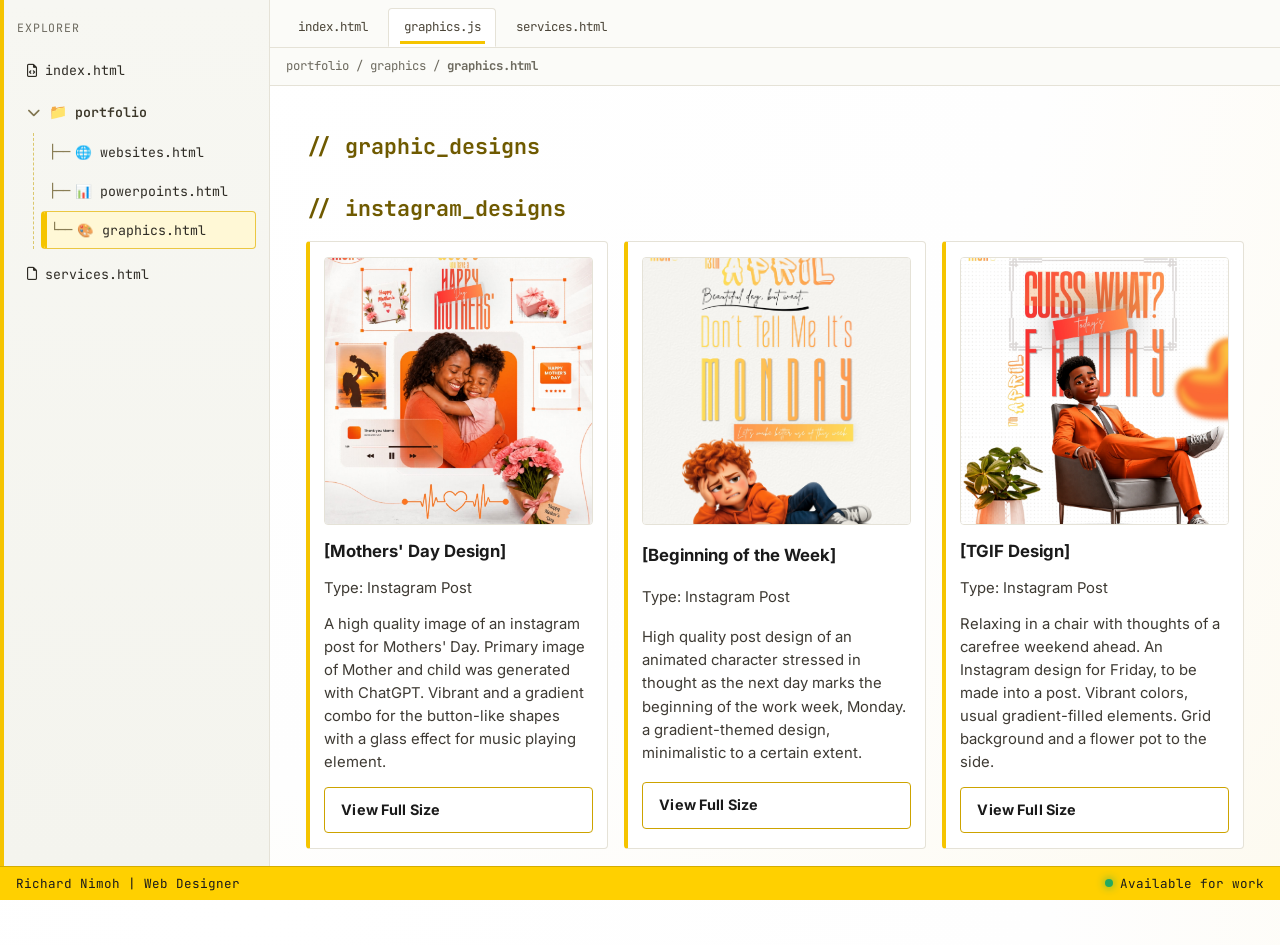
==== commit 52ab635d: "Flyer side modification" ====
--- a/flyers.html
+++ b/flyers.html
@@ -3,7 +3,7 @@
   <head>
     <meta charset="UTF-8" />
     <meta name="viewport" content="width=device-width, initial-scale=1.0" />
-    <title>Homin | Flyers & Graphics</title>
+    <title>Homin | Graphics</title>
     <link rel="preconnect" href="https://fonts.googleapis.com" />
     <link rel="preconnect" href="https://fonts.gstatic.com" crossorigin />
     <link
@@ -70,7 +70,7 @@
               ><span class="tree-prefix">├──</span>📊 powerpoints.html</a
             >
             <a class="file-item child-file active" href="flyers.html"
-              ><span class="tree-prefix">└──</span>🎨 flyers.html</a
+              ><span class="tree-prefix">└──</span>🎨 graphics.html</a
             >
           </div>
 
@@ -87,22 +87,67 @@
           <div class="page-tabs" aria-label="Open tabs">
             <a class="tab-item" href="index.html">index.html</a>
             <a class="tab-item active" href="flyers.html">
-              flyers.js
+              graphics.js
               <span class="tab-dot" aria-hidden="true"></span>
             </a>
             <a class="tab-item" href="services.html">services.html</a>
           </div>
           <div class="breadcrumb">
             <span>portfolio</span> / <span>graphics</span> /
-            <strong>flyers.html</strong>
+            <strong>graphics.html</strong>
           </div>
         </header>
 
         <main class="content portfolio-content">
-          <section>
+          <section class="instagram-section">
             <h1 class="section-comment">// graphic_designs</h1>
 
-            <h2 class="section-comment sub-comment">// flyers_and_banners</h2>
+            <h2 class="section-comment sub-comment">// instagram_designs</h2>
+            <div class="project-grid">
+              <article class="project-card">
+                <img
+                  class="project-thumb"
+                  src="assets/Happy%20Mothers'%20Day.jpg"
+                  alt="Happy Mother's Day Instagram design"
+                />
+                <h3>[Mothers' Day Design]</h3>
+                <p>Type: Instagram Post</p>
+                <p>
+                   A high quality image of an instagram post for Mothers' Day. Primary image of Mother and child was generated with ChatGPT. Vibrant and a gradient combo for the button-like shapes with a glass effect for music playing element.
+                </p>
+                <a class="visit-btn" href="#">View Full Size</a>
+              </article>
+
+              <article class="project-card">
+                <img
+                  class="project-thumb"
+                  src="assets/Monday.jpg"
+                  alt="Don't Tell Me It's Monday Instagram design"
+                />
+                <h3>[Beginning of the Week]</h3>
+                <p>Type: Instagram Post</p>
+                <p>
+                  High quality post design of an animated character stressed in thought as the next day marks the beginning of the work week, Monday. a gradient-themed design, minimalistic to a certain extent. 
+                </p>
+                <a class="visit-btn" href="#">View Full Size</a>
+              </article>
+
+              <article class="project-card">
+                <img
+                  class="project-thumb"
+                  src="assets/Friday.jpg"
+                  alt="Guess What? Friday Instagram design"
+                />
+                <h3>[TGIF Design]</h3>
+                <p>Type: Instagram Post</p>
+                <p>
+                  Relaxing in a chair with thoughts of a carefree weekend ahead. An Instagram design for Friday, to be made into a post. Vibrant colors, usual gradient-filled elements. Grid background and a flower pot to the side.
+                </p>
+                <a class="visit-btn" href="#">View Full Size</a>
+              </article>
+            </div>
+<!-- 
+            <h2 class="section-comment sub-comment">// graphics_and_banners</h2>
             <div class="project-grid">
               <article class="project-card">
                 <div class="thumb-placeholder">Design Preview</div>
@@ -178,7 +223,7 @@
           </section>
         </main>
       </div>
-    </div>
+    </div> -->
 
     <footer class="status-bar">
       <div class="status-left">Richard Nimoh | Web Designer</div>
--- a/style.css
+++ b/style.css
@@ -28,7 +28,12 @@
 body {
   font-family: "Inter", sans-serif;
   color: var(--text);
-  background: radial-gradient(circle at 20% 0%, #ffffff 0%, var(--bg) 58%, #fdfaf0 100%);
+  background: radial-gradient(
+    circle at 20% 0%,
+    #ffffff 0%,
+    var(--bg) 58%,
+    #fdfaf0 100%
+  );
   line-height: 1.55;
   overflow-x: hidden;
 }
@@ -63,7 +68,9 @@
 .top-progress.is-active {
   opacity: 1;
   transform: scaleX(1);
-  transition: transform 230ms linear, opacity 120ms ease;
+  transition:
+    transform 230ms linear,
+    opacity 120ms ease;
 }
 
 .page-loader {
@@ -73,7 +80,9 @@
   z-index: 110;
   display: grid;
   place-items: center;
-  transition: transform 520ms cubic-bezier(0.25, 0.9, 0.25, 1), opacity 420ms ease;
+  transition:
+    transform 520ms cubic-bezier(0.25, 0.9, 0.25, 1),
+    opacity 420ms ease;
 }
 
 .page-loader.is-exit {
@@ -219,7 +228,9 @@
   gap: 0.5rem;
   font-family: "JetBrains Mono", monospace;
   font-size: 0.83rem;
-  transition: background 0.2s ease, border-color 0.2s ease;
+  transition:
+    background 0.2s ease,
+    border-color 0.2s ease;
   position: relative;
   overflow: hidden;
   opacity: 0;
@@ -320,7 +331,9 @@
   max-height: 0;
   overflow: hidden;
   opacity: 0;
-  transition: max-height 280ms ease, opacity 200ms ease;
+  transition:
+    max-height 280ms ease,
+    opacity 200ms ease;
 }
 
 .folder-children.is-open {
@@ -333,7 +346,9 @@
   gap: 0.35rem;
   opacity: 0;
   transform: translate3d(0, -8px, 0);
-  transition: opacity 220ms ease, transform 220ms ease;
+  transition:
+    opacity 220ms ease,
+    transform 220ms ease;
   transition-delay: calc(var(--child-order, 0) * 50ms);
 }
 
@@ -470,7 +485,9 @@
 .hero .primary-btn.is-visible {
   opacity: 1;
   transform: translate3d(0, 0, 0);
-  transition: transform 520ms cubic-bezier(0.22, 1, 0.36, 1), opacity 520ms ease;
+  transition:
+    transform 520ms cubic-bezier(0.22, 1, 0.36, 1),
+    opacity 520ms ease;
 }
 
 .hero-role-line {
@@ -533,7 +550,9 @@
   letter-spacing: 0.01em;
   position: relative;
   overflow: hidden;
-  transition: transform 200ms ease, box-shadow 200ms ease;
+  transition:
+    transform 200ms ease,
+    box-shadow 200ms ease;
 }
 
 .primary-btn::before,
@@ -555,7 +574,9 @@
   margin-left: 0.35rem;
   transform: translate3d(-8px, 0, 0);
   opacity: 0;
-  transition: transform 220ms ease, opacity 220ms ease;
+  transition:
+    transform 220ms ease,
+    opacity 220ms ease;
 }
 
 .primary-btn:hover,
@@ -764,12 +785,17 @@
   flex-direction: column;
   gap: 0.9rem;
   box-shadow: 0 12px 30px rgba(26, 26, 26, 0.055);
-  transition: border-color 200ms ease, box-shadow 200ms ease, transform 200ms ease;
+  transition:
+    border-color 200ms ease,
+    box-shadow 200ms ease,
+    transform 200ms ease;
 }
 
 .testimonial-card:hover {
   border-color: #ffd000;
-  box-shadow: 0 18px 38px rgba(26, 26, 26, 0.08), 0 0 0 3px rgba(255, 208, 0, 0.16);
+  box-shadow:
+    0 18px 38px rgba(26, 26, 26, 0.08),
+    0 0 0 3px rgba(255, 208, 0, 0.16);
   transform: translateY(-6px);
 }
 
@@ -788,7 +814,9 @@
   font-family: "JetBrains Mono", monospace;
   font-size: 1.45rem;
   font-weight: 700;
-  transition: box-shadow 200ms ease, transform 200ms ease;
+  transition:
+    box-shadow 200ms ease,
+    transform 200ms ease;
 }
 
 .testimonial-media:hover,
@@ -925,7 +953,10 @@
   padding: 0.9rem;
   display: grid;
   gap: 0.8rem;
-  transition: transform 200ms ease, box-shadow 200ms ease, border-color 200ms ease;
+  transition:
+    transform 200ms ease,
+    box-shadow 200ms ease,
+    border-color 200ms ease;
 }
 
 .project-card:hover {
@@ -963,6 +994,82 @@
   border: 1px solid var(--border);
   border-radius: 4px;
   background: #f7f4ec;
+  cursor: pointer;
+}
+
+.instagram-section .project-thumb {
+  aspect-ratio: 1 / 1;
+}
+
+.image-modal {
+  position: fixed;
+  inset: 0;
+  z-index: 130;
+  display: grid;
+  place-items: center;
+  padding: 1.5rem;
+  background: rgba(0, 0, 0, 0.88);
+  opacity: 0;
+  pointer-events: none;
+  transition: opacity 250ms ease;
+}
+
+.image-modal.is-open {
+  opacity: 1;
+  pointer-events: auto;
+}
+
+.image-modal-content {
+  width: min(960px, calc(100vw - 3rem));
+  max-height: calc(100vh - 3rem);
+  display: grid;
+  place-items: center;
+  transform: scale(0.92);
+  transition: transform 250ms ease;
+}
+
+.image-modal.is-open .image-modal-content {
+  transform: scale(1);
+}
+
+.image-modal-image {
+  max-width: 100%;
+  max-height: calc(100vh - 6rem);
+  width: auto;
+  height: auto;
+  object-fit: contain;
+  display: block;
+  border: 2px solid #ffd000;
+  border-radius: 18px;
+  box-shadow: 0 24px 70px rgba(0, 0, 0, 0.45);
+  background: #ffffff;
+}
+
+.image-modal-close {
+  position: fixed;
+  top: 1.25rem;
+  right: 1.25rem;
+  width: 44px;
+  height: 44px;
+  border: 1px solid #cda300;
+  border-radius: 4px;
+  background: #ffd000;
+  color: #1a1a1a;
+  font-size: 1.25rem;
+  font-weight: 800;
+  cursor: pointer;
+  box-shadow: 0 12px 26px rgba(0, 0, 0, 0.24);
+}
+
+.image-modal-close:hover,
+.image-modal-close:focus-visible {
+  background: #ffe15c;
+  outline: 2px solid #ffffff;
+  outline-offset: 3px;
+}
+
+body.image-modal-open {
+  overflow: hidden;
 }
 
 .project-card h3 {
@@ -1024,7 +1131,9 @@
   width: var(--indicator-w);
   background: var(--accent-strong);
   transform: translate3d(var(--indicator-x), 0, 0);
-  transition: transform 250ms ease, width 250ms ease;
+  transition:
+    transform 250ms ease,
+    width 250ms ease;
 }
 
 .service-tab {
@@ -1036,7 +1145,9 @@
   font-family: "JetBrains Mono", monospace;
   font-size: 0.8rem;
   cursor: pointer;
-  transition: background 180ms ease, border-color 180ms ease;
+  transition:
+    background 180ms ease,
+    border-color 180ms ease;
 }
 
 .service-tab:hover,
@@ -1122,7 +1233,9 @@
 .reveal-item {
   opacity: 0;
   transform: translate3d(0, 22px, 0);
-  transition: opacity 560ms ease, transform 560ms cubic-bezier(0.22, 1, 0.36, 1);
+  transition:
+    opacity 560ms ease,
+    transform 560ms cubic-bezier(0.22, 1, 0.36, 1);
   transition-delay: var(--reveal-delay, 0ms);
 }
 
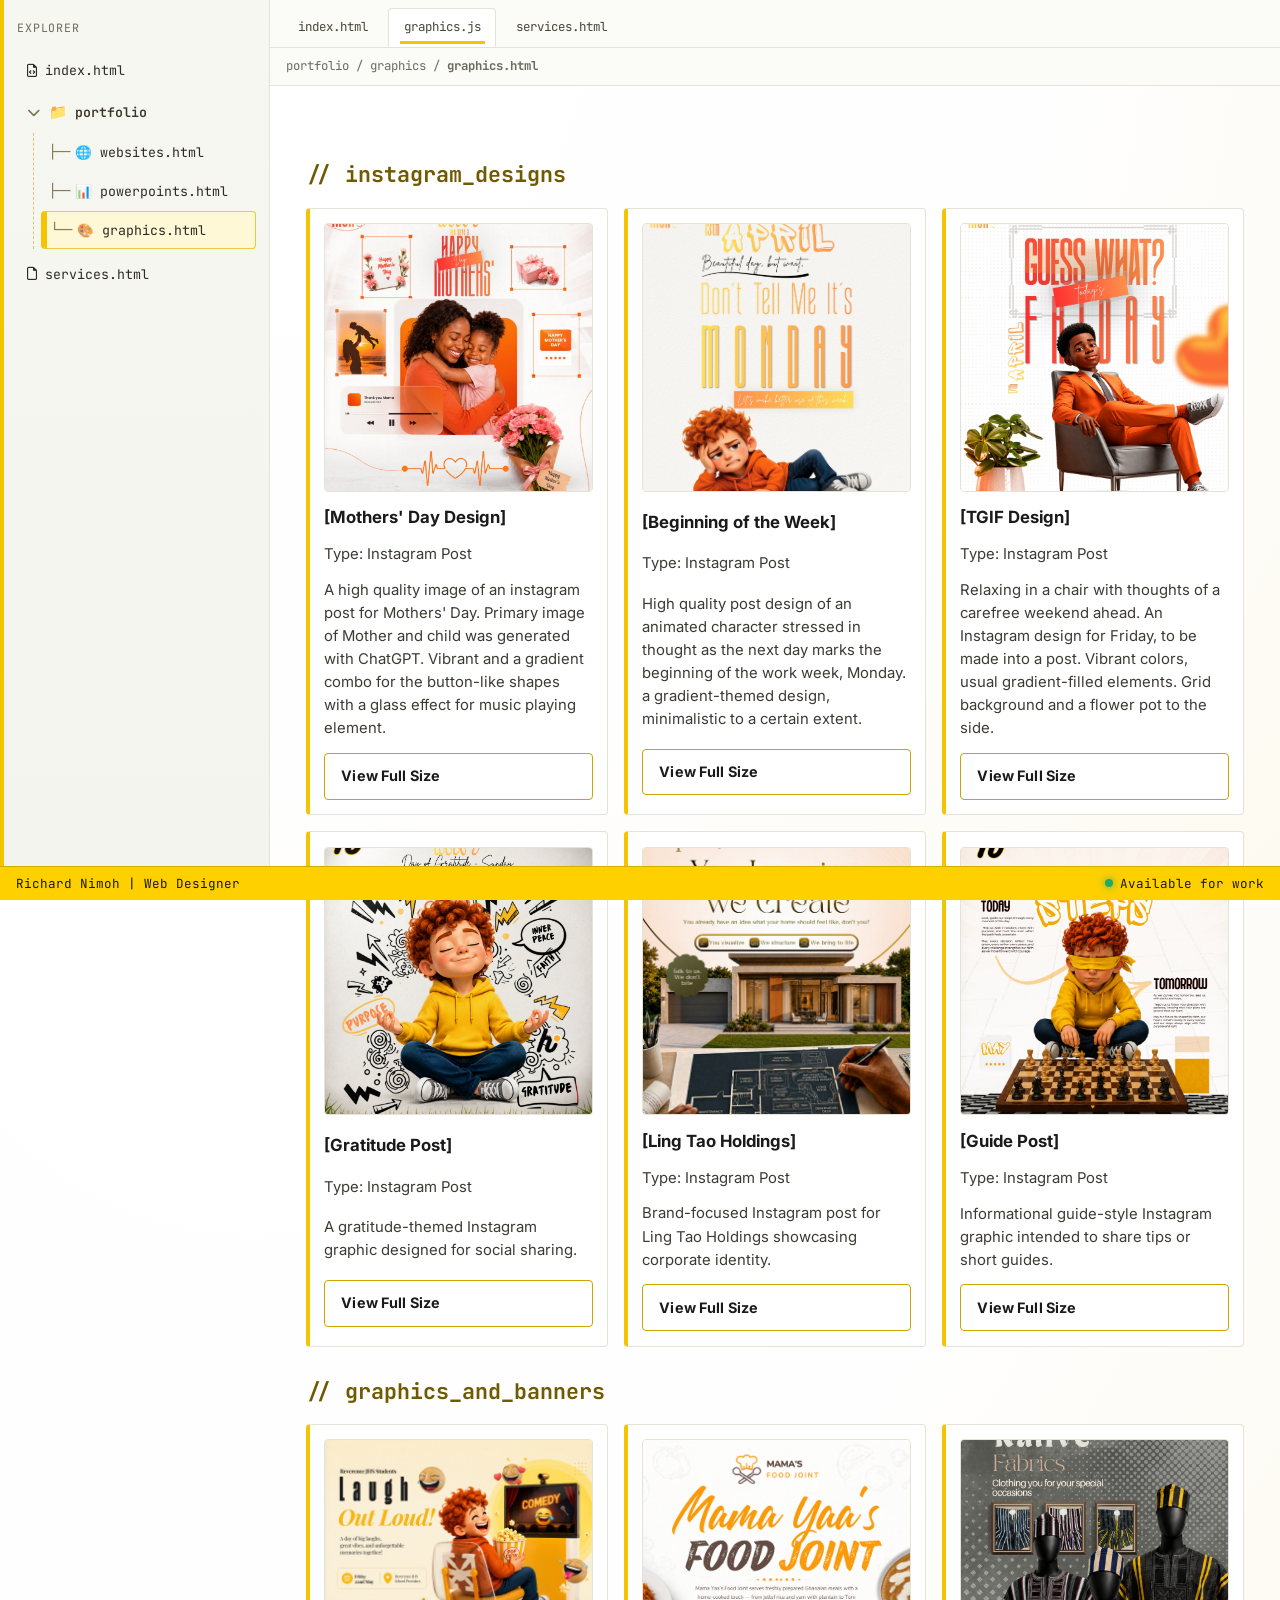
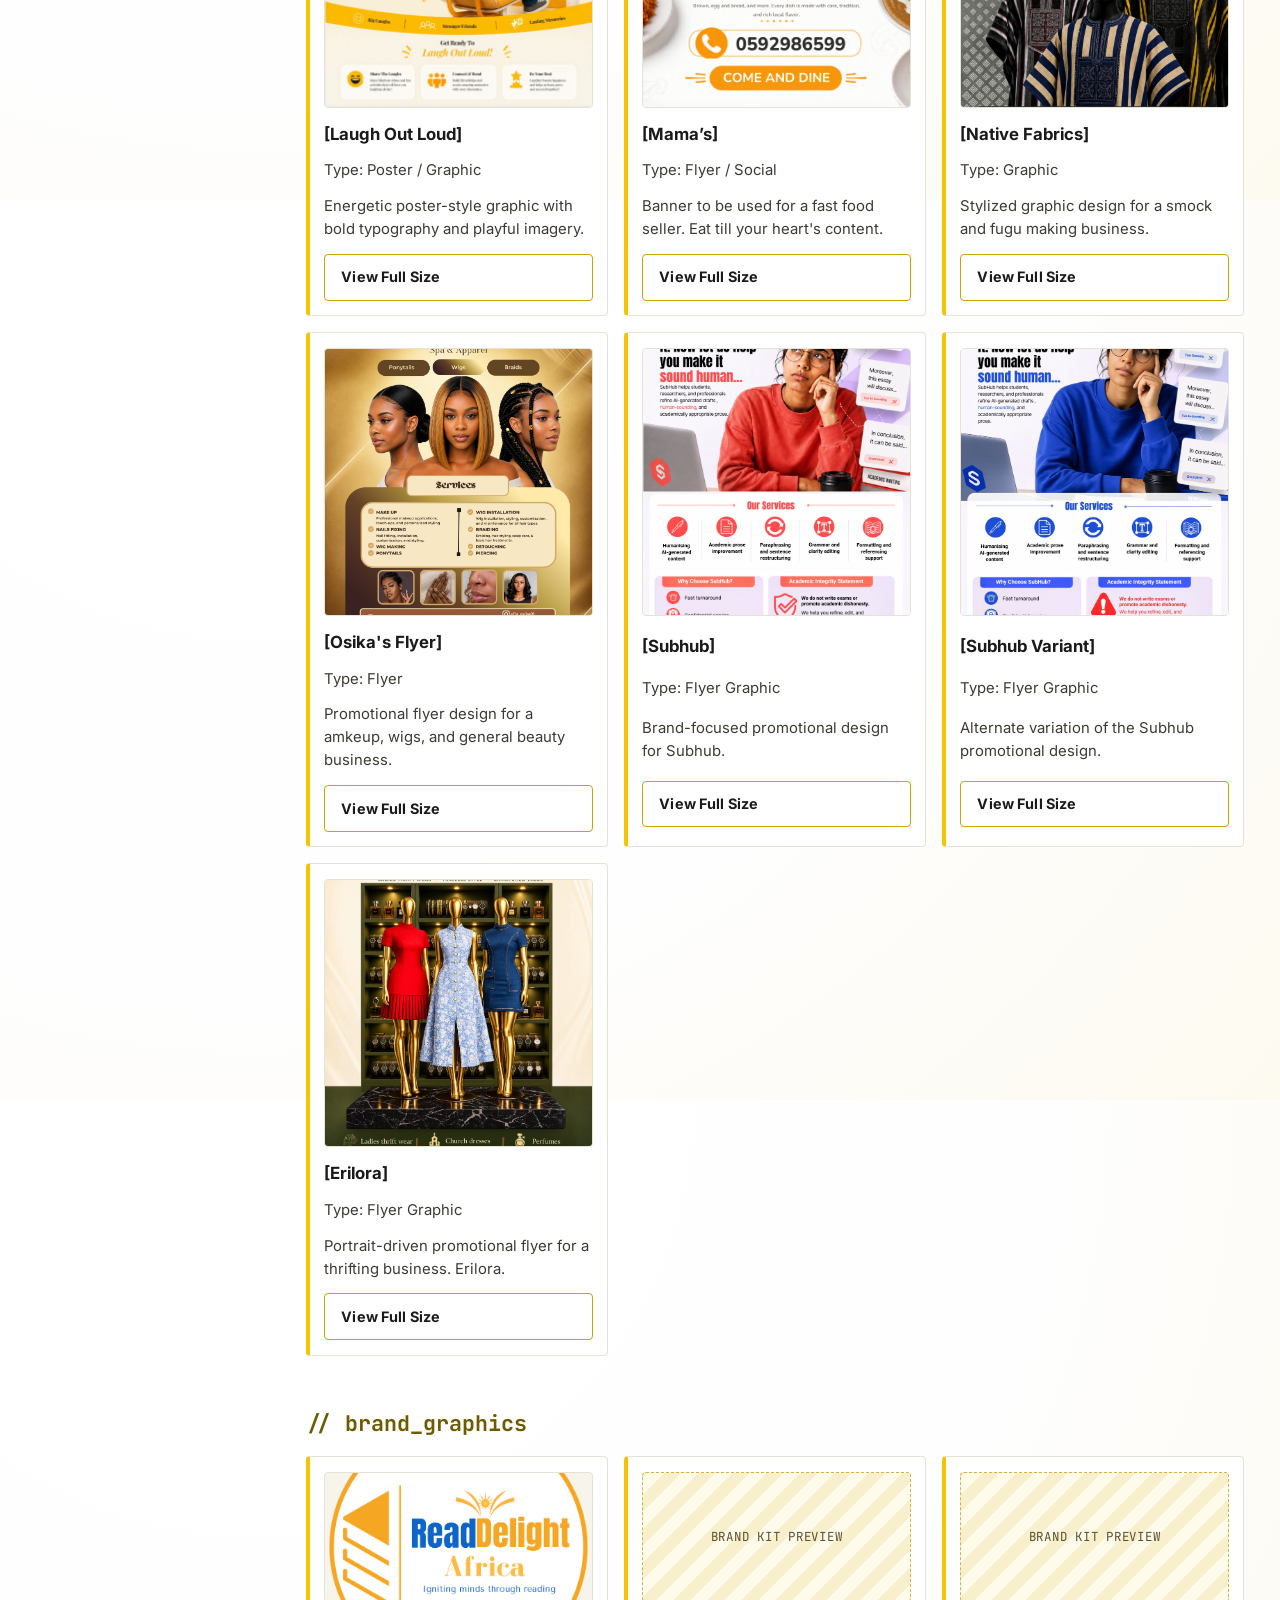
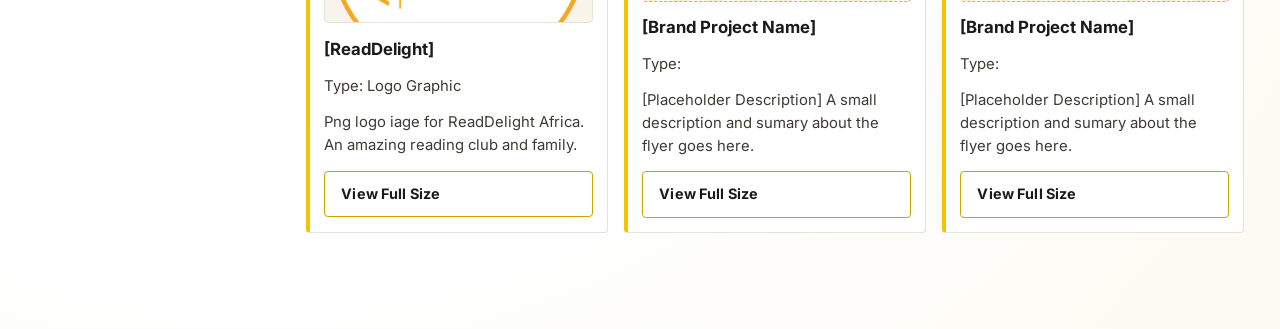
==== commit cdb639cb: "Flyer design updated with new images" ====
--- a/flyers.html
+++ b/flyers.html
@@ -4,6 +4,7 @@
     <meta charset="UTF-8" />
     <meta name="viewport" content="width=device-width, initial-scale=1.0" />
     <title>Homin | Graphics</title>
+    <link rel="icon" type="image/svg+xml" href="assets/Logo.svg" />
     <link rel="preconnect" href="https://fonts.googleapis.com" />
     <link rel="preconnect" href="https://fonts.gstatic.com" crossorigin />
     <link
@@ -100,8 +101,6 @@
 
         <main class="content portfolio-content">
           <section class="instagram-section">
-            <h1 class="section-comment">// graphic_designs</h1>
-
             <h2 class="section-comment sub-comment">// instagram_designs</h2>
             <div class="project-grid">
               <article class="project-card">
@@ -113,7 +112,10 @@
                 <h3>[Mothers' Day Design]</h3>
                 <p>Type: Instagram Post</p>
                 <p>
-                   A high quality image of an instagram post for Mothers' Day. Primary image of Mother and child was generated with ChatGPT. Vibrant and a gradient combo for the button-like shapes with a glass effect for music playing element.
+                  A high quality image of an instagram post for Mothers' Day.
+                  Primary image of Mother and child was generated with ChatGPT.
+                  Vibrant and a gradient combo for the button-like shapes with a
+                  glass effect for music playing element.
                 </p>
                 <a class="visit-btn" href="#">View Full Size</a>
               </article>
@@ -127,7 +129,10 @@
                 <h3>[Beginning of the Week]</h3>
                 <p>Type: Instagram Post</p>
                 <p>
-                  High quality post design of an animated character stressed in thought as the next day marks the beginning of the work week, Monday. a gradient-themed design, minimalistic to a certain extent. 
+                  High quality post design of an animated character stressed in
+                  thought as the next day marks the beginning of the work week,
+                  Monday. a gradient-themed design, minimalistic to a certain
+                  extent.
                 </p>
                 <a class="visit-btn" href="#">View Full Size</a>
               </article>
@@ -141,43 +146,154 @@
                 <h3>[TGIF Design]</h3>
                 <p>Type: Instagram Post</p>
                 <p>
-                  Relaxing in a chair with thoughts of a carefree weekend ahead. An Instagram design for Friday, to be made into a post. Vibrant colors, usual gradient-filled elements. Grid background and a flower pot to the side.
+                  Relaxing in a chair with thoughts of a carefree weekend ahead.
+                  An Instagram design for Friday, to be made into a post.
+                  Vibrant colors, usual gradient-filled elements. Grid
+                  background and a flower pot to the side.
+                </p>
+                <a class="visit-btn" href="#">View Full Size</a>
+              </article>
+              <article class="project-card">
+                <img
+                  class="project-thumb"
+                  src="assets/GratitudeInsta.jpg"
+                  alt="Gratitude Instagram design"
+                />
+                <h3>[Gratitude Post]</h3>
+                <p>Type: Instagram Post</p>
+                <p>
+                  A gratitude-themed Instagram graphic designed for social
+                  sharing.
+                </p>
+                <a class="visit-btn" href="#">View Full Size</a>
+              </article>
+
+              <article class="project-card">
+                <img
+                  class="project-thumb"
+                  src="assets/LingTaoHoldingsInsta.png"
+                  alt="Ling Tao Holdings Instagram design"
+                />
+                <h3>[Ling Tao Holdings]</h3>
+                <p>Type: Instagram Post</p>
+                <p>
+                  Brand-focused Instagram post for Ling Tao Holdings showcasing
+                  corporate identity.
+                </p>
+                <a class="visit-btn" href="#">View Full Size</a>
+              </article>
+
+              <article class="project-card">
+                <img
+                  class="project-thumb"
+                  src="assets/GuideInsta.jpg"
+                  alt="Guide Instagram design"
+                />
+                <h3>[Guide Post]</h3>
+                <p>Type: Instagram Post</p>
+                <p>
+                  Informational guide-style Instagram graphic intended to share
+                  tips or short guides.
                 </p>
                 <a class="visit-btn" href="#">View Full Size</a>
               </article>
             </div>
-<!-- 
             <h2 class="section-comment sub-comment">// graphics_and_banners</h2>
             <div class="project-grid">
               <article class="project-card">
-                <div class="thumb-placeholder">Design Preview</div>
-                <h3>[Flyer Project Name]</h3>
-                <p>Type:</p>
-                <p>
-                  [Flyer Description] A small description and summary about the
-                  flyer goes here.
-                </p>
-                <a class="visit-btn" href="#">View Full Size</a>
-              </article>
-
-              <article class="project-card">
-                <div class="thumb-placeholder">Design Preview</div>
-                <h3>[Design Project Name]</h3>
-                <p>Type:</p>
-                <p>
-                  [Placeholder Description] A small description and summary
-                  about the flyer goes here.
-                </p>
-                <a class="visit-btn" href="#">View Full Size</a>
-              </article>
-
-              <article class="project-card">
-                <div class="thumb-placeholder">Design Preview</div>
-                <h3>[Project name]</h3>
-                <p>Type:</p>
-                <p>
-                  [Placeholder Description] A small description and summary
-                  about the flyer goes here.
+                <img
+                  class="project-thumb"
+                  src="assets/Laugh Out Loud.jpg"
+                  alt="Laugh Out Loud graphic"
+                />
+                <h3>[Laugh Out Loud]</h3>
+                <p>Type: Poster / Graphic</p>
+                <p>
+                  Energetic poster-style graphic with bold typography and
+                  playful imagery.
+                </p>
+                <a class="visit-btn" href="#">View Full Size</a>
+              </article>
+
+              <article class="project-card">
+                <img
+                  class="project-thumb"
+                  src="assets/Mama’s.png"
+                  alt="Mama's graphic"
+                />
+                <h3>[Mama’s]</h3>
+                <p>Type: Flyer / Social</p>
+                <p>
+                  Banner to be used for a fast food seller. Eat till your
+                  heart's content.
+                </p>
+                <a class="visit-btn" href="#">View Full Size</a>
+              </article>
+
+              <article class="project-card">
+                <img
+                  class="project-thumb"
+                  src="assets/Native New.jpg"
+                  alt="Native New graphic"
+                />
+                <h3>[Native Fabrics]</h3>
+                <p>Type: Graphic</p>
+                <p>
+                  Stylized graphic design for a smock and fugu making business.
+                </p>
+                <a class="visit-btn" href="#">View Full Size</a>
+              </article>
+
+              <article class="project-card">
+                <img
+                  class="project-thumb"
+                  src="assets/Osika's Flyer New.jpg"
+                  alt="Osika's Flyer"
+                />
+                <h3>[Osika's Flyer]</h3>
+                <p>Type: Flyer</p>
+                <p>
+                  Promotional flyer design for a amkeup, wigs, and general
+                  beauty business.
+                </p>
+                <a class="visit-btn" href="#">View Full Size</a>
+              </article>
+
+              <article class="project-card">
+                <img
+                  class="project-thumb"
+                  src="assets/Subhub New.jpg"
+                  alt="Subhub graphic"
+                />
+                <h3>[Subhub]</h3>
+                <p>Type: Flyer Graphic</p>
+                <p>Brand-focused promotional design for Subhub.</p>
+                <a class="visit-btn" href="#">View Full Size</a>
+              </article>
+
+              <article class="project-card">
+                <img
+                  class="project-thumb"
+                  src="assets/Subhub New1.jpg"
+                  alt="Subhub alternate graphic"
+                />
+                <h3>[Subhub Variant]</h3>
+                <p>Type: Flyer Graphic</p>
+                <p>Alternate variation of the Subhub promotional design.</p>
+                <a class="visit-btn" href="#">View Full Size</a>
+              </article>
+
+              <article class="project-card">
+                <img
+                  class="project-thumb"
+                  src="assets/erica.jpg"
+                  alt="Erica promotional graphic"
+                />
+                <h3>[Erilora]</h3>
+                <p>Type: Flyer Graphic</p>
+                <p>
+                  Portrait-driven promotional flyer for a thrifting business.
+                  Erilora.
                 </p>
                 <a class="visit-btn" href="#">View Full Size</a>
               </article>
@@ -188,12 +304,16 @@
             <h2 class="section-comment sub-comment">// brand_graphics</h2>
             <div class="project-grid">
               <article class="project-card">
-                <div class="thumb-placeholder">Brand Kit Preview</div>
-                <h3>[Brand Project Name]</h3>
-                <p>Type:</p>
-                <p>
-                  [Placeholder Description] A small description and summary
-                  about the flyer goes here.
+                <img
+                  class="project-thumb"
+                  src="assets/ReadDelight (2).png"
+                  alt="ReadDelight brand graphic"
+                />
+                <h3>[ReadDelight]</h3>
+                <p>Type: Logo Graphic</p>
+                <p>
+                  Png logo iage for ReadDelight Africa. An amazing reading club
+                  and family.
                 </p>
                 <a class="visit-btn" href="#">View Full Size</a>
               </article>
@@ -223,7 +343,7 @@
           </section>
         </main>
       </div>
-    </div> -->
+    </div>
 
     <footer class="status-bar">
       <div class="status-left">Richard Nimoh | Web Designer</div>
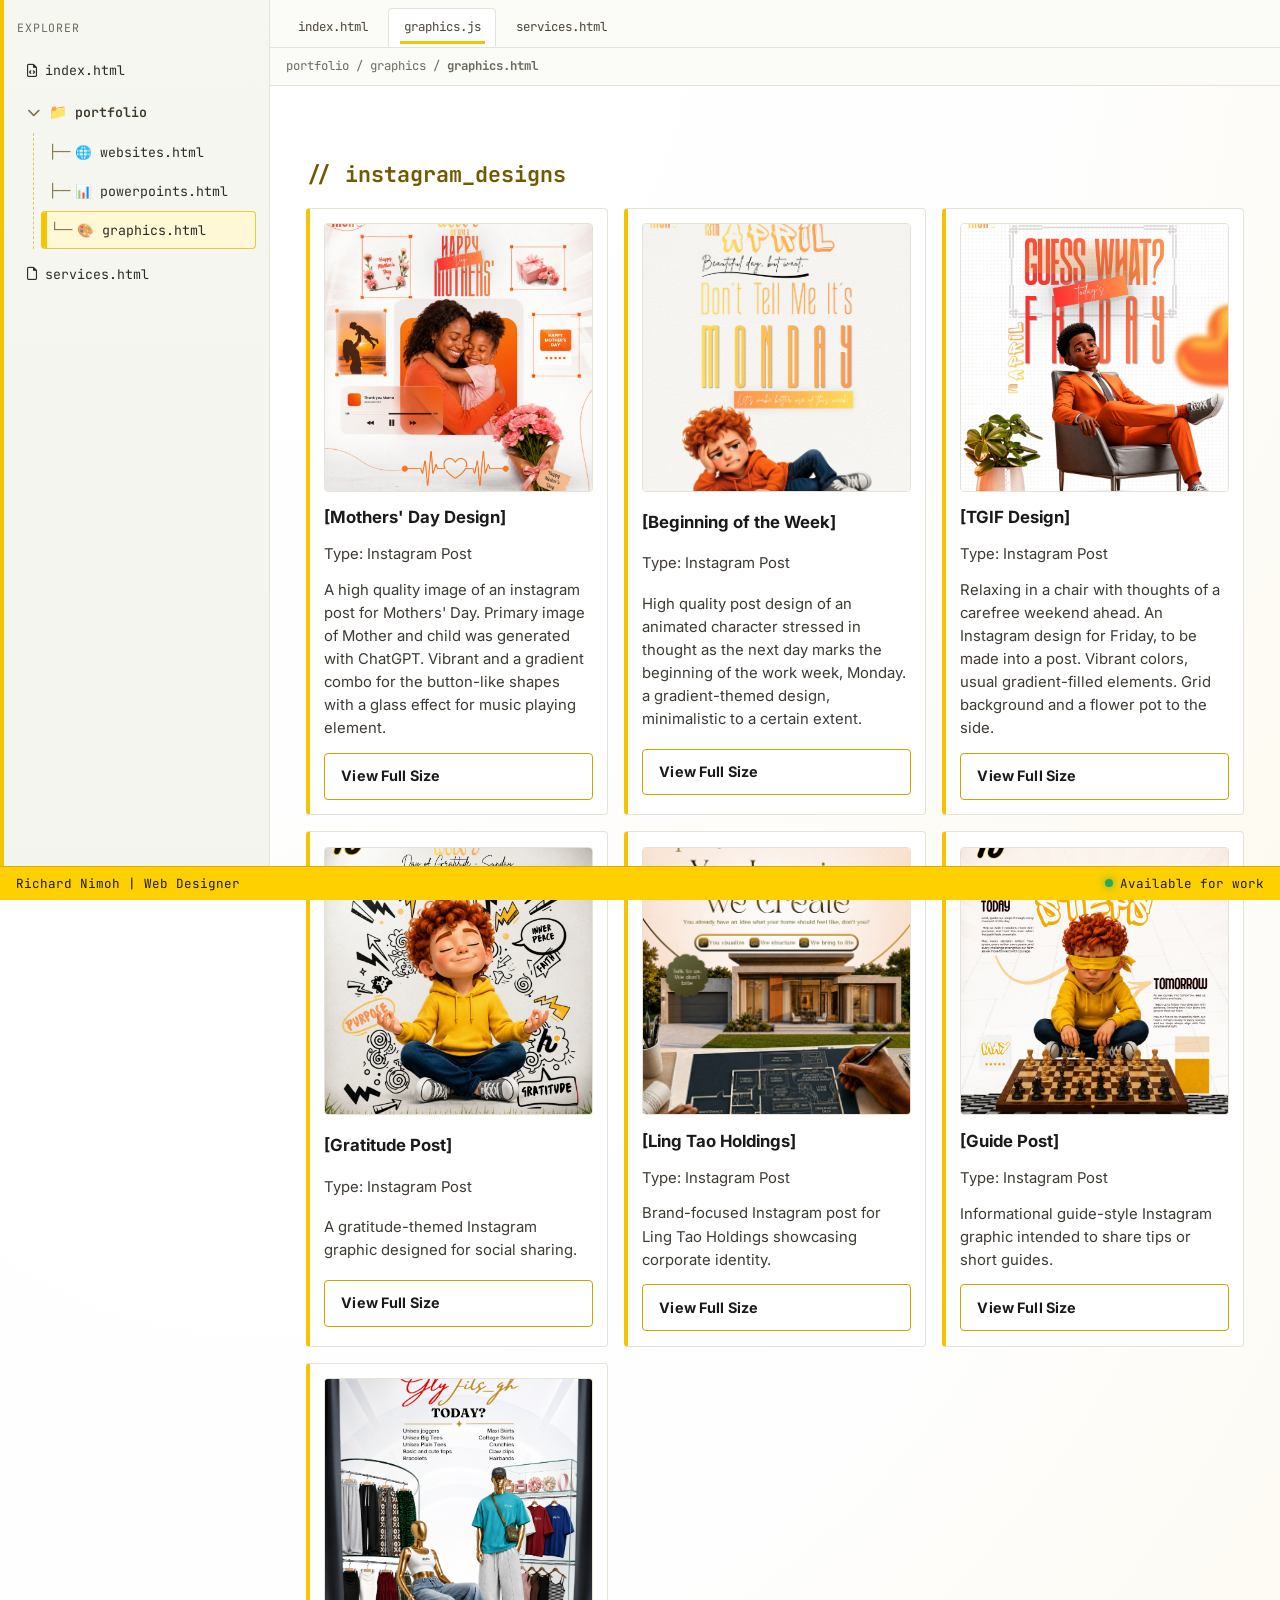
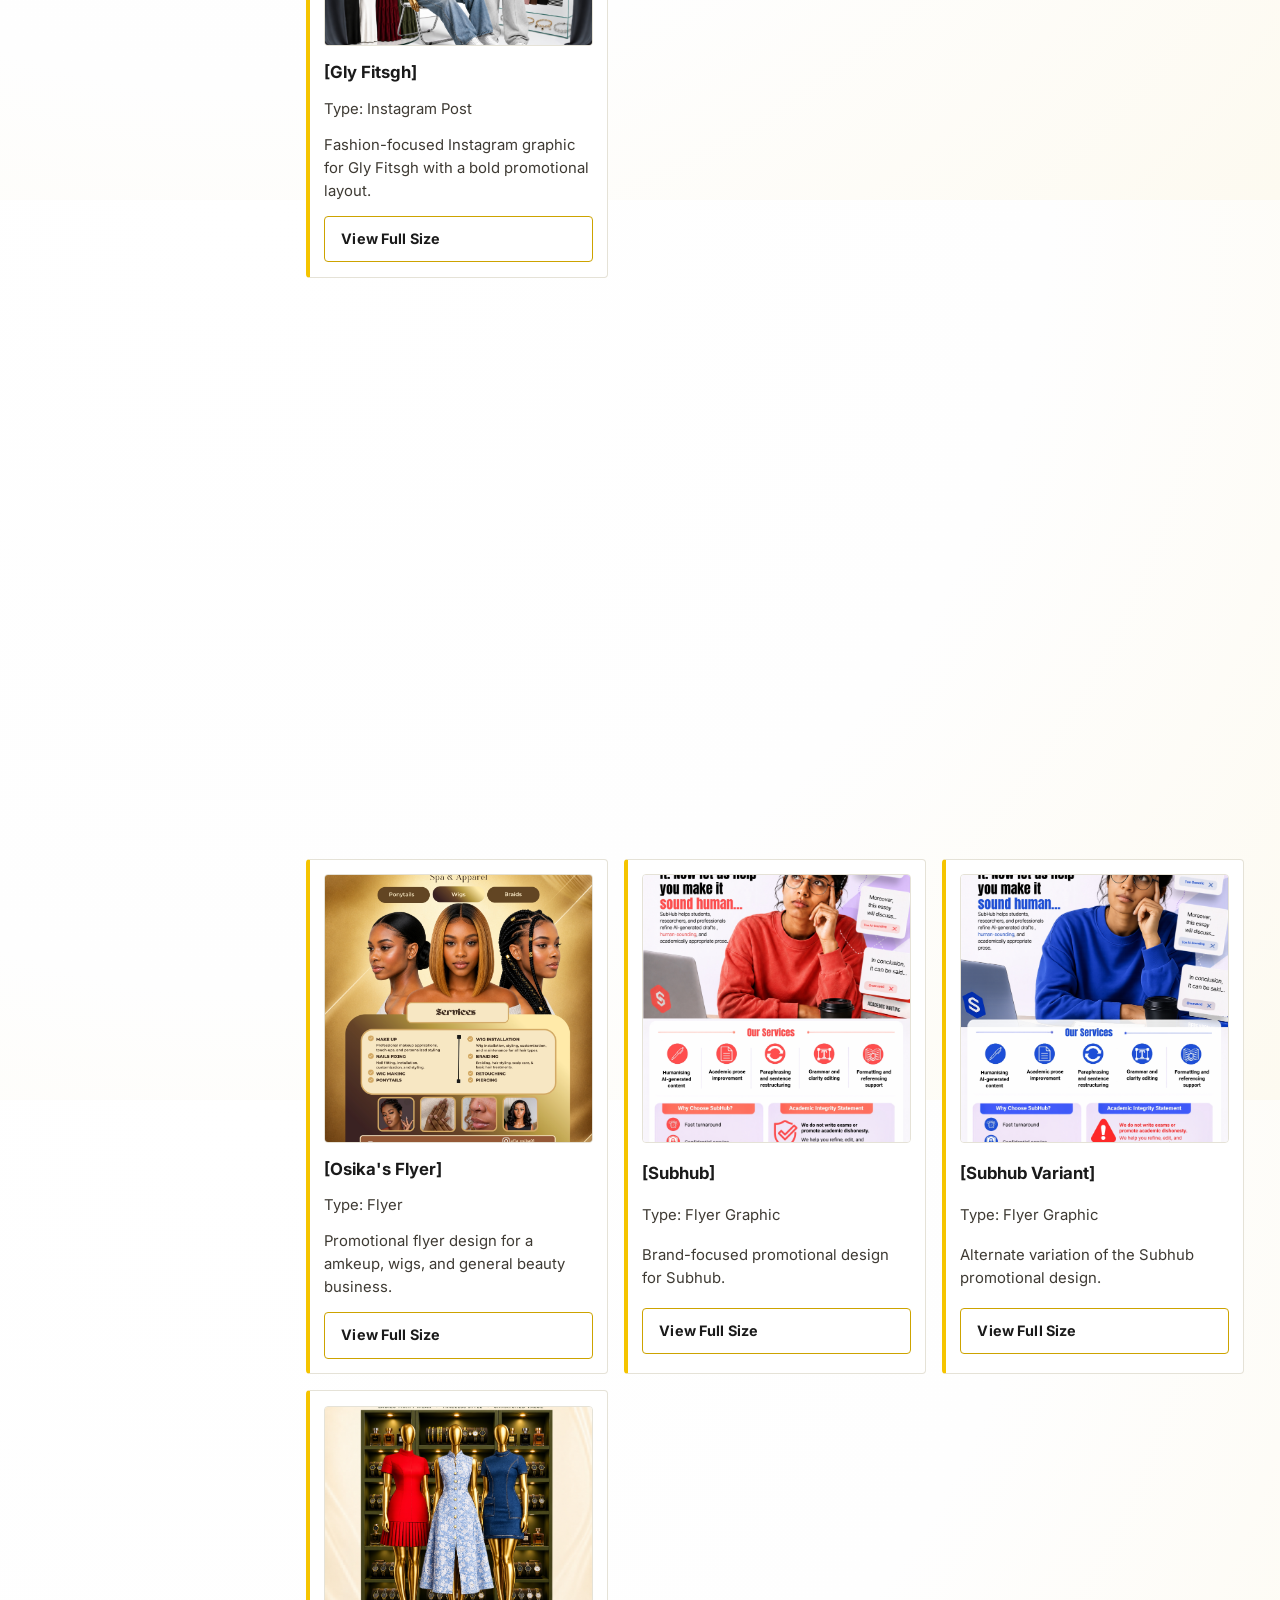
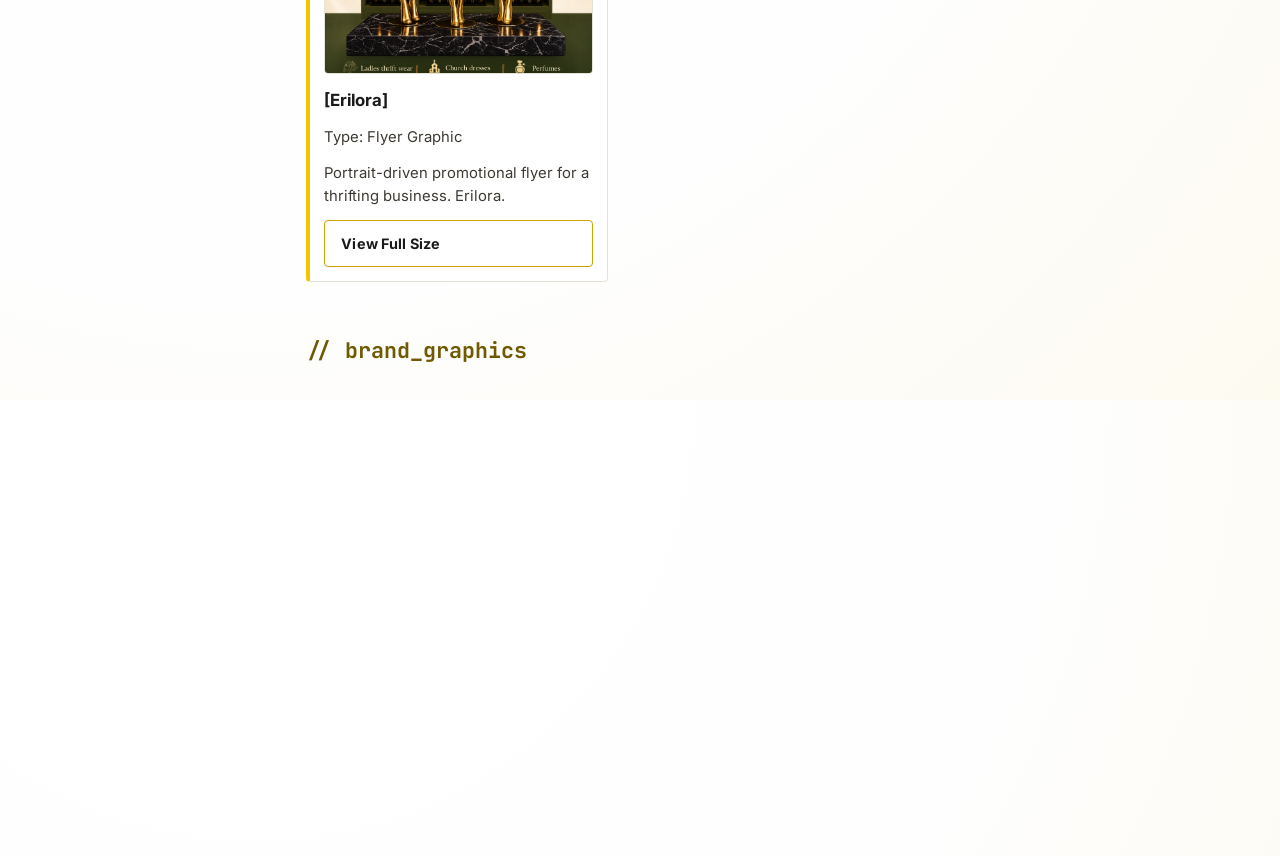
==== commit cdfd23f9: "New entry to flyer portfolio" ====
--- a/flyers.html
+++ b/flyers.html
@@ -197,6 +197,21 @@
                 </p>
                 <a class="visit-btn" href="#">View Full Size</a>
               </article>
+
+              <article class="project-card">
+                <img
+                  class="project-thumb"
+                  src="assets/Gly_Fitsgh%20.jpg"
+                  alt="Gly Fitsgh Instagram design"
+                />
+                <h3>[Gly Fitsgh]</h3>
+                <p>Type: Instagram Post</p>
+                <p>
+                  Fashion-focused Instagram graphic for Gly Fitsgh with a bold
+                  promotional layout.
+                </p>
+                <a class="visit-btn" href="#">View Full Size</a>
+              </article>
             </div>
             <h2 class="section-comment sub-comment">// graphics_and_banners</h2>
             <div class="project-grid">
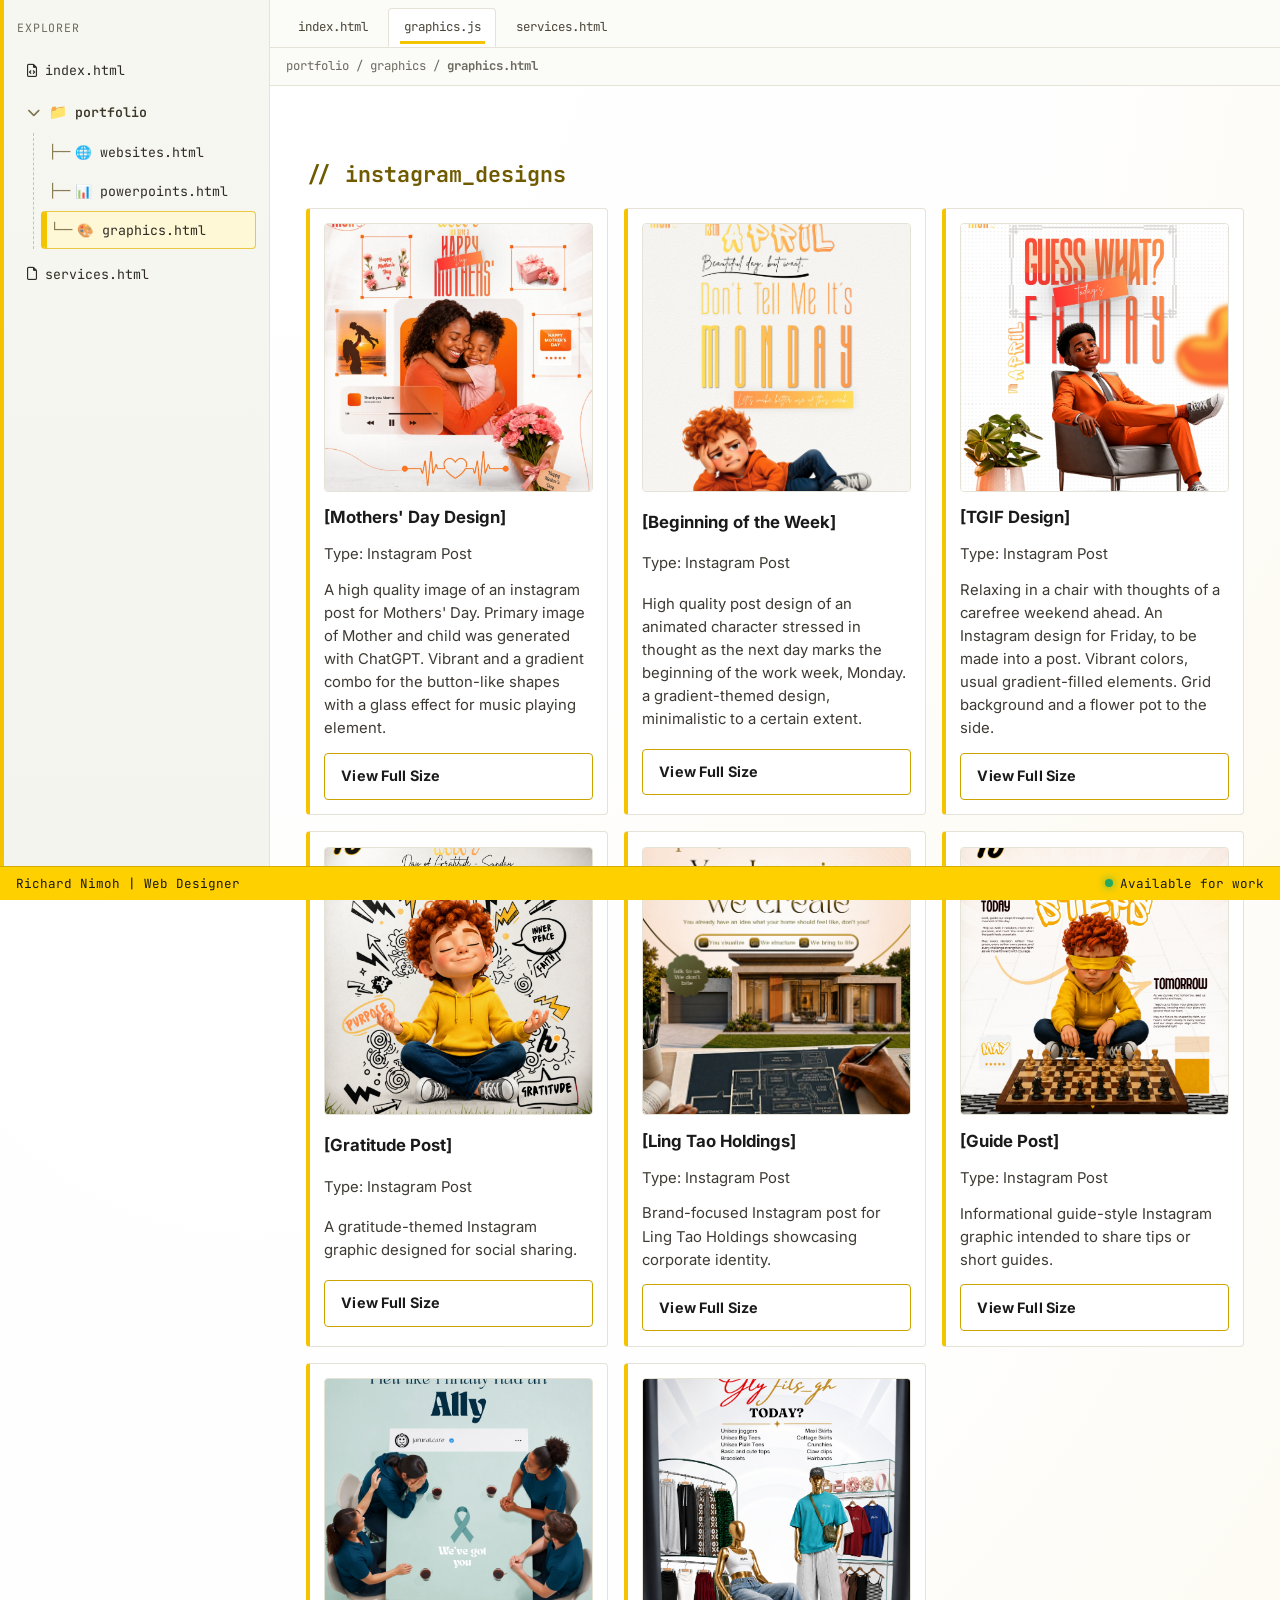
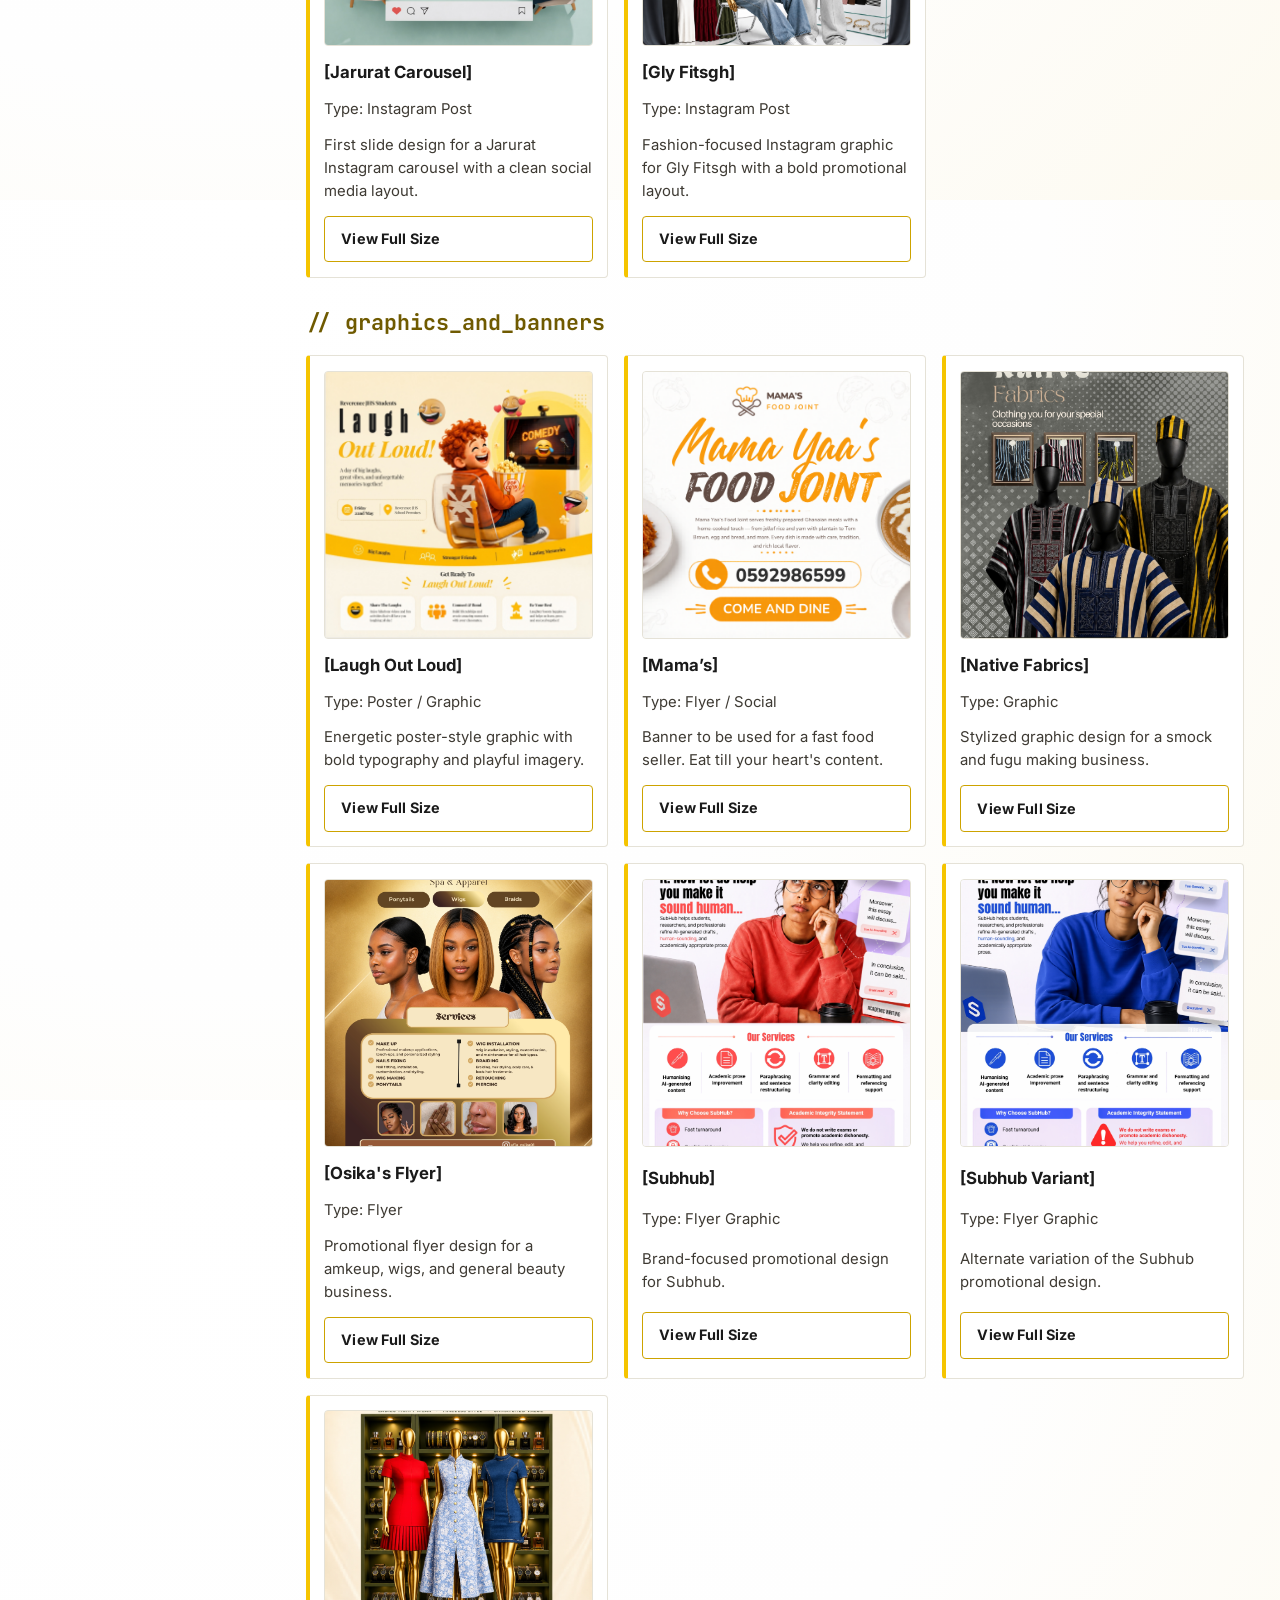
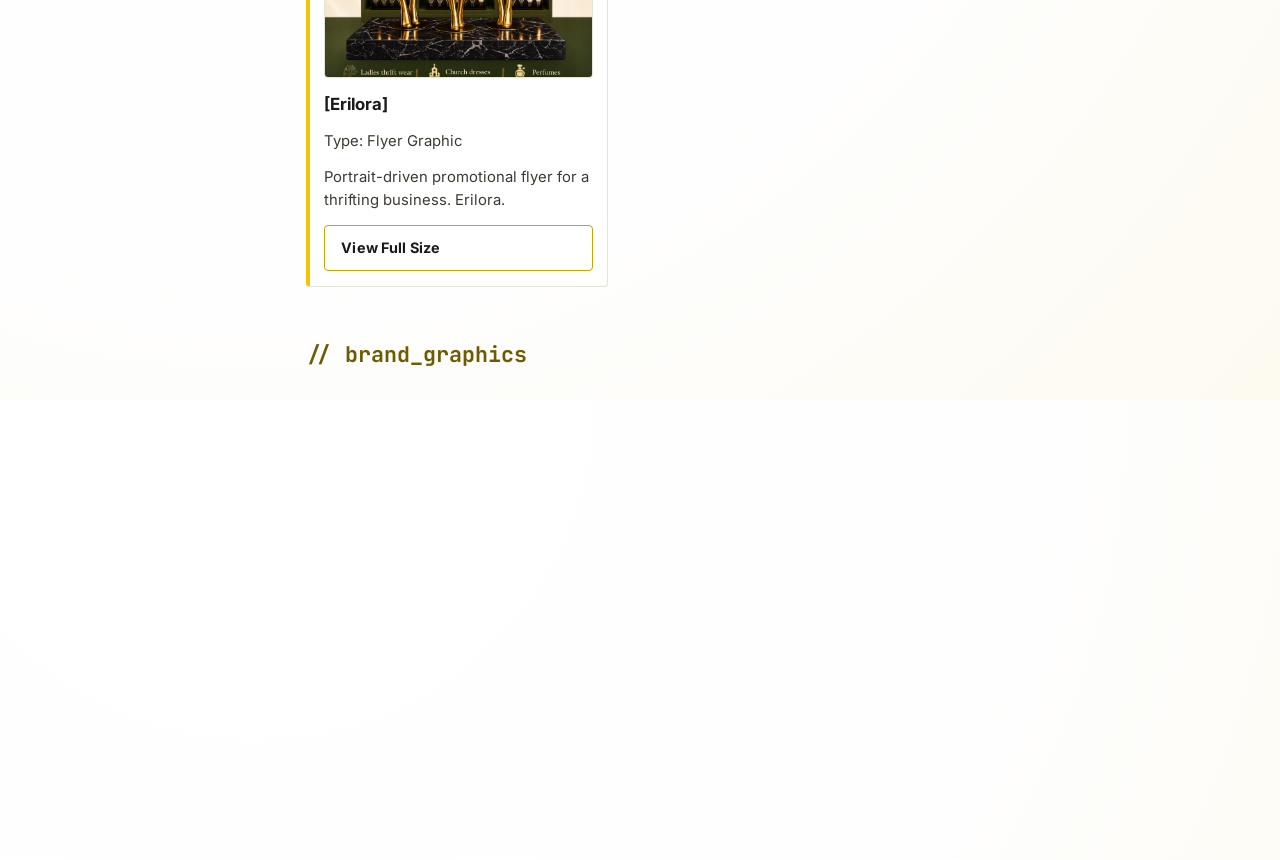
==== commit 3e4655e1: "New addition to flyers" ====
--- a/flyers.html
+++ b/flyers.html
@@ -201,6 +201,21 @@
               <article class="project-card">
                 <img
                   class="project-thumb"
+                  src="assets/Jarurat%20Carousel%20First.jpg"
+                  alt="Jarurat carousel Instagram design"
+                />
+                <h3>[Jarurat Carousel]</h3>
+                <p>Type: Instagram Post</p>
+                <p>
+                  First slide design for a Jarurat Instagram carousel with a
+                  clean social media layout.
+                </p>
+                <a class="visit-btn" href="#">View Full Size</a>
+              </article>
+
+              <article class="project-card">
+                <img
+                  class="project-thumb"
                   src="assets/Gly_Fitsgh%20.jpg"
                   alt="Gly Fitsgh Instagram design"
                 />
